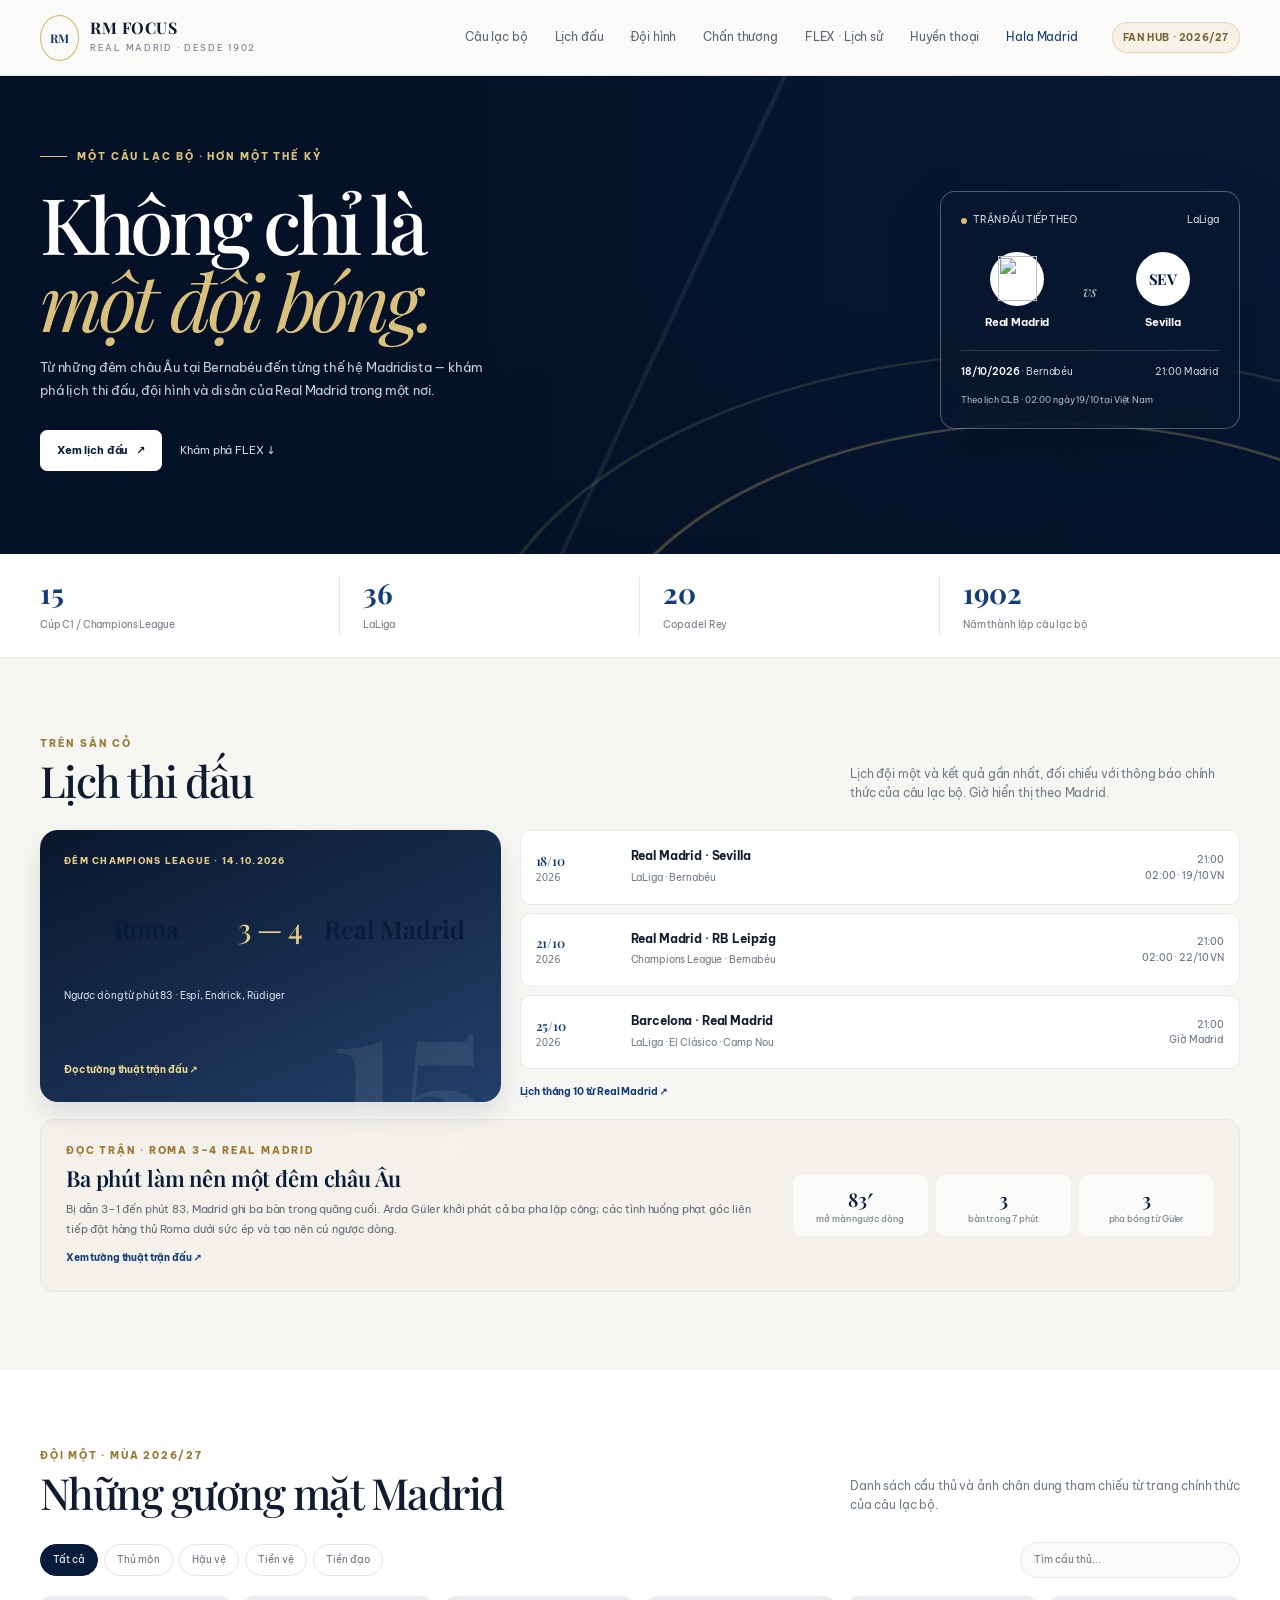
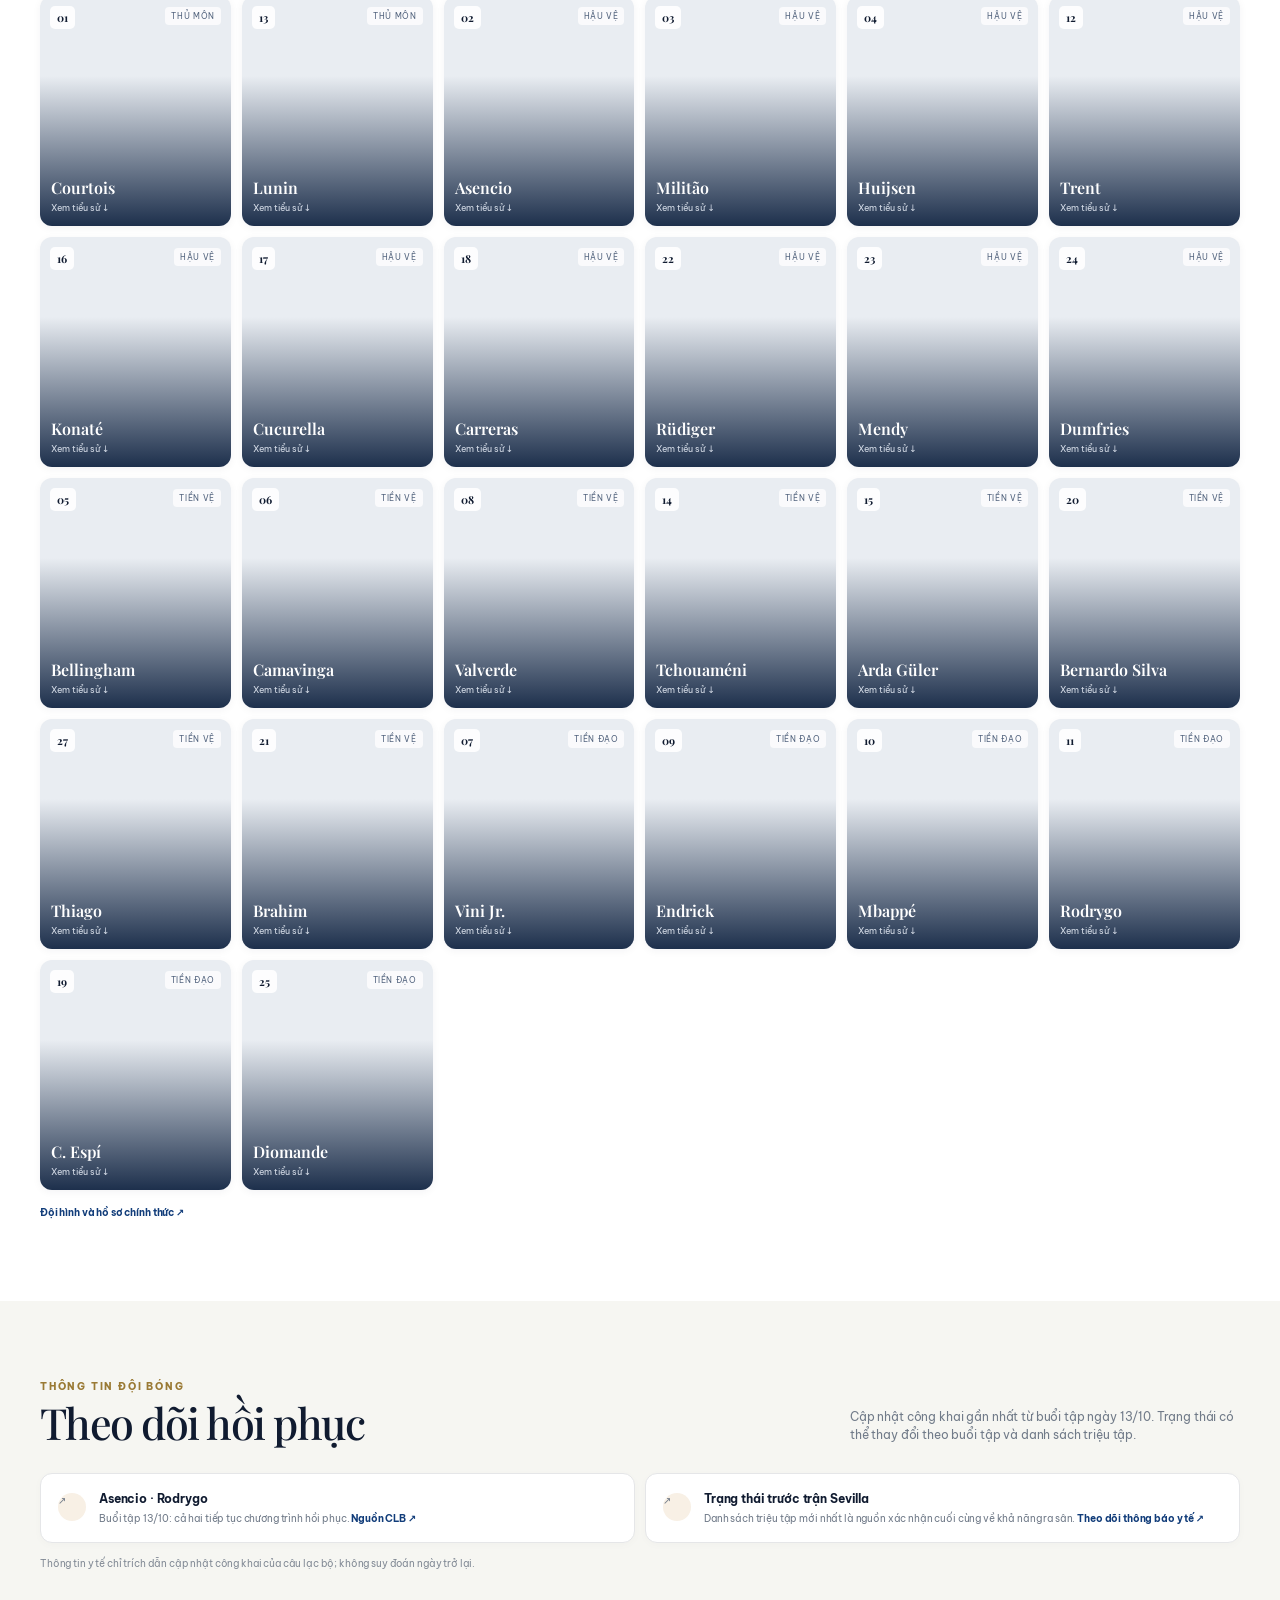
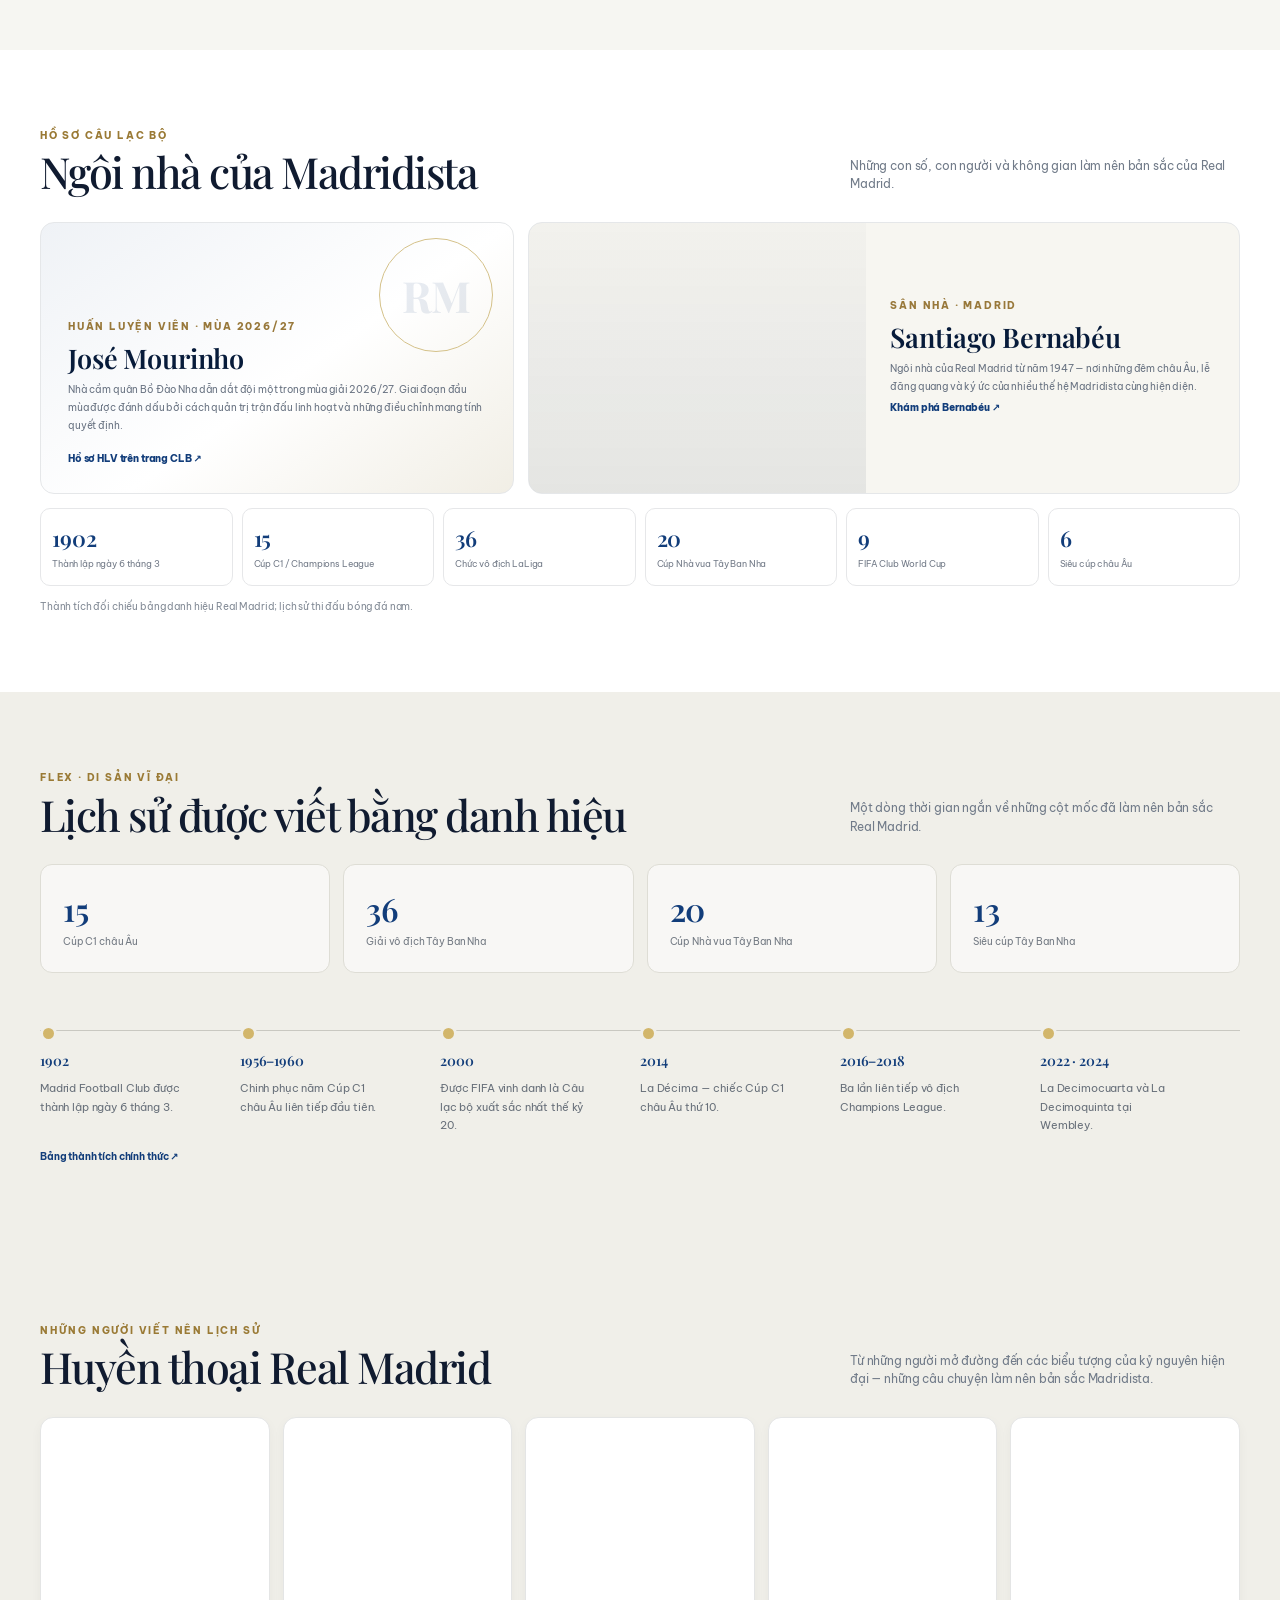
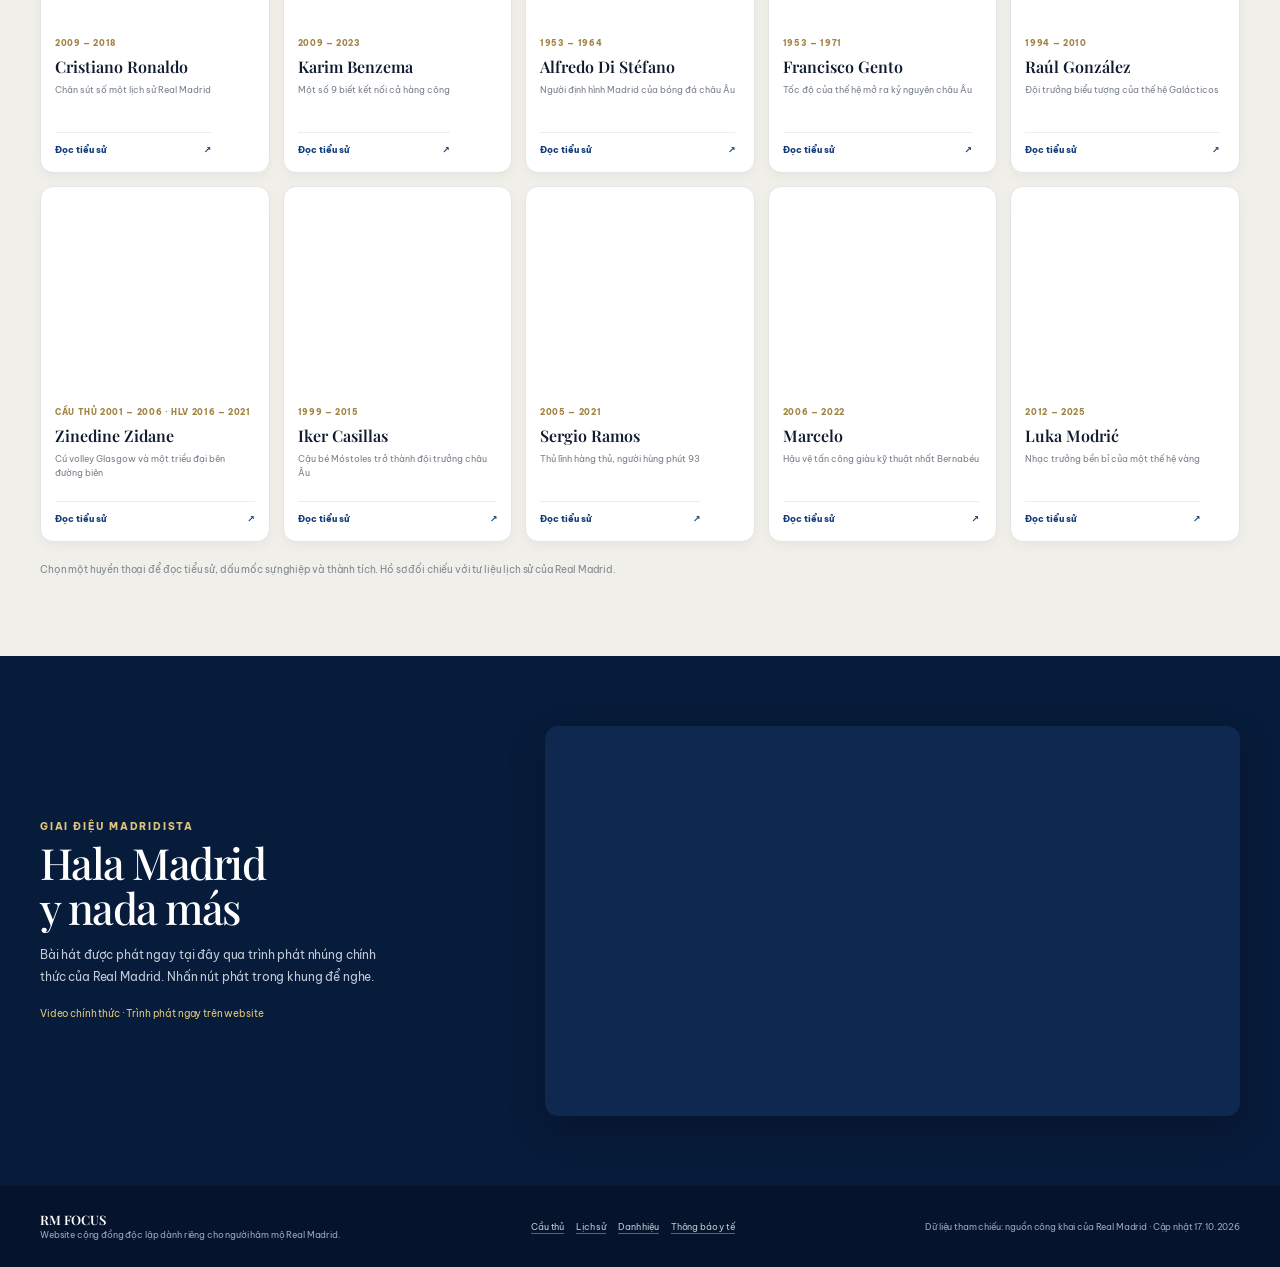
==== outputs/index.html @ a8349068 "Publish complete RM Focus website Add the full Real Madrid club site: fixtures, squad biographies, l" ====
<!doctype html>
<html lang="vi">
<head>
<meta charset="utf-8"><meta name="viewport" content="width=device-width,initial-scale=1"><meta name="theme-color" content="#071b3a">
<meta name="description" content="RM Focus — lịch thi đấu, đội hình, lịch sử, chiến thuật và những huyền thoại của Real Madrid.">
<meta property="og:type" content="website"><meta property="og:title" content="RM Focus — Real Madrid qua từng thế hệ"><meta property="og:description" content="Một không gian cộng đồng dành riêng cho Madridista: trận đấu, cầu thủ, lịch sử và những huyền thoại."><meta property="og:image" content="https://assets.realmadrid.com/is/image/realmadrid/ND-CELEBRACIONES-DECIMOQUINTA-BERNABEU-GRUPO-CUBO_AV17584?%24Desktop%24=&fit=wrap">
<meta property="og:url" content="https://khto19.github.io/rm-focus/"><link rel="canonical" href="https://khto19.github.io/rm-focus/">
<meta name="color-scheme" content="light"><link rel="icon" type="image/svg+xml" href="favicon.svg">
<title>RM Focus — Real Madrid, qua từng thế hệ</title>
<link rel="preconnect" href="https://assets.realmadrid.com"><link rel="preconnect" href="https://www.realmadrid.com">
<link rel="preconnect" href="https://fonts.googleapis.com"><link rel="preconnect" href="https://fonts.gstatic.com" crossorigin>
<link href="https://fonts.googleapis.com/css2?family=Be+Vietnam+Pro:wght@400;500;600;700&family=Playfair+Display:wght@400;500;600;700&display=swap" rel="stylesheet">
<link rel="stylesheet" href="styles.css">
</head>
<body>
<header class="topbar"><div class="wrap topbar-inner">
<a class="brand" href="#home" aria-label="RM Focus, về đầu trang">
<img src="https://www.realmadrid.com/StaticFiles/RealMadridResponsive/images/header_logo.svg" alt="Logo Real Madrid" onerror="this.style.display='none';this.nextElementSibling.style.display='grid'">
<span class="brand-fallback" aria-hidden="true">RM</span><span><b>RM FOCUS</b><small>Real Madrid · Desde 1902</small></span></a>
<nav aria-label="Điều hướng chính"><a href="#club">Câu lạc bộ</a><a href="#matches">Lịch đấu</a><a href="#squad">Đội hình</a><a href="#health">Chấn thương</a><a href="#flex">FLEX · Lịch sử</a><a href="#legends">Huyền thoại</a><a href="#music">Hala Madrid</a></nav><span class="preview-pill">FAN HUB · 2026/27</span>
</div></header>
<main id="home">
<div class="hero"><div class="wrap hero-inner"><div>
<div class="eyebrow">Một câu lạc bộ · Hơn một thế kỷ</div><h1>Không chỉ là<br><em>một đội bóng.</em></h1>
<p class="hero-copy">Từ những đêm châu Âu tại Bernabéu đến từng thế hệ Madridista — khám phá lịch thi đấu, đội hình và di sản của Real Madrid trong một nơi.</p>
<div class="hero-links"><a class="button primary" href="#matches">Xem lịch đấu <span>↗</span></a><a class="text-link" href="#flex">Khám phá FLEX ↓</a></div>
</div>
<aside class="next-card" aria-label="Trận đấu tiếp theo"><div class="card-top"><span><i class="live-dot"></i>TRẬN ĐẤU TIẾP THEO</span><span>LaLiga</span></div>
<div class="match-teams"><div><div class="team-mark"><img src="https://www.realmadrid.com/StaticFiles/RealMadridResponsive/images/header_logo.svg" alt=""></div><div class="team-label">Real Madrid</div></div><div class="vs">vs</div><div><div class="team-mark">SEV</div><div class="team-label">Sevilla</div></div></div>
<div class="match-meta"><span><b>18/10/2026</b> · Bernabéu</span><span>21:00 Madrid</span></div><p class="data-note">Theo lịch CLB · 02:00 ngày 19/10 tại Việt Nam</p></aside>
</div></div>
<div class="numbers"><div class="wrap numbers-row"><div class="number"><b>15</b><span>Cúp C1 / Champions League</span></div><div class="number"><b>36</b><span>LaLiga</span></div><div class="number"><b>20</b><span>Copa del Rey</span></div><div class="number"><b>1902</b><span>Năm thành lập câu lạc bộ</span></div></div></div>
<section id="matches"><div class="wrap"><div class="section-head"><div><div class="section-kicker">Trên sân cỏ</div><h2>Lịch thi đấu</h2></div><p class="section-intro">Lịch đội một và kết quả gần nhất, đối chiếu với thông báo chính thức của câu lạc bộ. Giờ hiển thị theo Madrid.</p></div>
<div class="fixture-layout"><article class="last-result"><span class="label">Đêm Champions League · 14.10.2026</span><div class="result-line"><strong>Roma</strong><span>3 — 4</span><strong>Real Madrid</strong></div><div class="result-foot">Ngược dòng từ phút 83 · Espí, Endrick, Rüdiger</div><a class="result-link" href="https://www.realmadrid.com/en-US/news/football/first-team/reports/cronica-roma-real-madrid-14-10-2026" target="_blank" rel="noreferrer">Đọc tường thuật trận đấu ↗</a></article>
<div><div class="fixtures">
<article class="fixture"><div class="fixture-date">18/10<small>2026</small></div><div class="fixture-main"><b>Real Madrid · Sevilla</b><span>LaLiga · Bernabéu</span></div><div class="fixture-time">21:00<br><span>02:00 · 19/10 VN</span></div></article>
<article class="fixture"><div class="fixture-date">21/10<small>2026</small></div><div class="fixture-main"><b>Real Madrid · RB Leipzig</b><span>Champions League · Bernabéu</span></div><div class="fixture-time">21:00<br><span>02:00 · 22/10 VN</span></div></article>
<article class="fixture"><div class="fixture-date">25/10<small>2026</small></div><div class="fixture-main"><b>Barcelona · Real Madrid</b><span>LaLiga · El Clásico · Camp Nou</span></div><div class="fixture-time">21:00<br><span>Giờ Madrid</span></div></article>
</div><a class="official-link" href="https://www.realmadrid.com/en-US/news/football/first-team/latest-news/el-calendario-del-real-madrid-en-octubre-24-09-2026" target="_blank" rel="noreferrer">Lịch tháng 10 từ Real Madrid ↗</a></div></div>
<article class="match-reading"><div><div class="section-kicker">Đọc trận · Roma 3–4 Real Madrid</div><h3>Ba phút làm nên một đêm châu Âu</h3><p>Bị dẫn 3–1 đến phút 83, Madrid ghi ba bàn trong quãng cuối. Arda Güler khởi phát cả ba pha lập công; các tình huống phạt góc liên tiếp đặt hàng thủ Roma dưới sức ép và tạo nên cú ngược dòng.</p><a href="https://www.realmadrid.com/en-US/news/football/first-team/reports/cronica-roma-real-madrid-14-10-2026" target="_blank" rel="noreferrer">Xem tường thuật trận đấu ↗</a></div><div class="reading-stats"><span><b>83′</b>mở màn ngược dòng</span><span><b>3</b>bàn trong 7 phút</span><span><b>3</b>pha bóng từ Güler</span></div></article></div></section>
<section class="squad-section" id="squad"><div class="wrap"><div class="section-head"><div><div class="section-kicker">Đội một · Mùa 2026/27</div><h2>Những gương mặt Madrid</h2></div><p class="section-intro">Danh sách cầu thủ và ảnh chân dung tham chiếu từ trang chính thức của câu lạc bộ.</p></div>
<div class="squad-toolbar"><div class="filters" aria-label="Lọc cầu thủ"><button class="filter active" data-filter="all">Tất cả</button><button class="filter" data-filter="gk">Thủ môn</button><button class="filter" data-filter="def">Hậu vệ</button><button class="filter" data-filter="mid">Tiền vệ</button><button class="filter" data-filter="fwd">Tiền đạo</button></div><input class="search" id="player-search" type="search" placeholder="Tìm cầu thủ..." aria-label="Tìm cầu thủ"></div>
<div class="players-grid" id="players-grid"></div><div class="empty-state" id="empty-state">Không tìm thấy cầu thủ phù hợp.</div><a class="official-link" href="https://www.realmadrid.com/en-US/football/first-team/players" target="_blank" rel="noreferrer">Đội hình và hồ sơ chính thức ↗</a>
</div></section>
<section id="health"><div class="wrap"><div class="section-head"><div><div class="section-kicker">Thông tin đội bóng</div><h2>Theo dõi hồi phục</h2></div><p class="section-intro">Cập nhật công khai gần nhất từ buổi tập ngày 13/10. Trạng thái có thể thay đổi theo buổi tập và danh sách triệu tập.</p></div>
<div class="injuries">
<article class="injury"><span class="injury-icon">↗</span><div><b>Asencio · Rodrygo</b><span>Buổi tập 13/10: cả hai tiếp tục chương trình hồi phục. <a href="https://www.realmadrid.com/en-US/news/football/first-team/trainings/el-real-madrid-se-esta-entrenando-13-10-2026" target="_blank" rel="noreferrer">Nguồn CLB ↗</a></span></div></article>
<article class="injury"><span class="injury-icon">↗</span><div><b>Trạng thái trước trận Sevilla</b><span>Danh sách triệu tập mới nhất là nguồn xác nhận cuối cùng về khả năng ra sân. <a href="https://www.realmadrid.com/en-US/news/football/first-team/medical-reports" target="_blank" rel="noreferrer">Theo dõi thông báo y tế ↗</a></span></div></article>
</div><p class="disclaimer">Thông tin y tế chỉ trích dẫn cập nhật công khai của câu lạc bộ; không suy đoán ngày trở lại.</p></div></section>
<section class="club-section" id="club"><div class="wrap"><div class="section-head"><div><div class="section-kicker">Hồ sơ câu lạc bộ</div><h2>Ngôi nhà của Madridista</h2></div><p class="section-intro">Những con số, con người và không gian làm nên bản sắc của Real Madrid.</p></div>
<div class="club-panels"><article class="club-card club-manager"><div class="club-card-mark">RM</div><div class="section-kicker">Huấn luyện viên · mùa 2026/27</div><h3>José Mourinho</h3><p>Nhà cầm quân Bồ Đào Nha dẫn dắt đội một trong mùa giải 2026/27. Giai đoạn đầu mùa được đánh dấu bởi cách quản trị trận đấu linh hoạt và những điều chỉnh mang tính quyết định.</p><a href="https://www.realmadrid.com/en-US/football/first-team/players/jose-mourinho" target="_blank" rel="noreferrer">Hồ sơ HLV trên trang CLB ↗</a></article><article class="club-card club-stadium"><div class="club-card-image" role="img" aria-label="Santiago Bernabéu"></div><div class="club-card-copy"><div class="section-kicker">Sân nhà · Madrid</div><h3>Santiago Bernabéu</h3><p>Ngôi nhà của Real Madrid từ năm 1947 — nơi những đêm châu Âu, lễ đăng quang và ký ức của nhiều thế hệ Madridista cùng hiện diện.</p><a href="https://www.realmadrid.com/en-US/bernabeu-stadium" target="_blank" rel="noreferrer">Khám phá Bernabéu ↗</a></div></article></div>
<div class="club-facts"><div><b>1902</b><span>Thành lập ngày 6 tháng 3</span></div><div><b>15</b><span>Cúp C1 / Champions League</span></div><div><b>36</b><span>Chức vô địch LaLiga</span></div><div><b>20</b><span>Cúp Nhà vua Tây Ban Nha</span></div><div><b>9</b><span>FIFA Club World Cup</span></div><div><b>6</b><span>Siêu cúp châu Âu</span></div></div><p class="disclaimer">Thành tích đối chiếu bảng danh hiệu Real Madrid; lịch sử thi đấu bóng đá nam.</p></div></section>
<section class="flex-section" id="flex"><div class="wrap"><div class="section-head"><div><div class="section-kicker">FLEX · Di sản vĩ đại</div><h2>Lịch sử được viết bằng danh hiệu</h2></div><p class="section-intro">Một dòng thời gian ngắn về những cột mốc đã làm nên bản sắc Real Madrid.</p></div>
<div class="honours"><div class="honour"><b>15</b><span>Cúp C1 châu Âu</span></div><div class="honour"><b>36</b><span>Giải vô địch Tây Ban Nha</span></div><div class="honour"><b>20</b><span>Cúp Nhà vua Tây Ban Nha</span></div><div class="honour"><b>13</b><span>Siêu cúp Tây Ban Nha</span></div></div>
<div class="timeline">
<article class="moment"><time>1902</time><p>Madrid Football Club được thành lập ngày 6 tháng 3.</p></article><article class="moment"><time>1956–1960</time><p>Chinh phục năm Cúp C1 châu Âu liên tiếp đầu tiên.</p></article><article class="moment"><time>2000</time><p>Được FIFA vinh danh là Câu lạc bộ xuất sắc nhất thế kỷ 20.</p></article><article class="moment"><time>2014</time><p>La Décima — chiếc Cúp C1 châu Âu thứ 10.</p></article><article class="moment"><time>2016–2018</time><p>Ba lần liên tiếp vô địch Champions League.</p></article><article class="moment"><time>2022 · 2024</time><p>La Decimocuarta và La Decimoquinta tại Wembley.</p></article>
</div>
<a class="official-link" href="https://www.realmadrid.com/en-US/the-club/track-record/football" target="_blank" rel="noreferrer">Bảng thành tích chính thức ↗</a>
</div></section>
<section class="legend-section" id="legends"><div class="wrap"><div class="section-head"><div><div class="section-kicker">Những người viết nên lịch sử</div><h2>Huyền thoại Real Madrid</h2></div><p class="section-intro">Từ những người mở đường đến các biểu tượng của kỷ nguyên hiện đại — những câu chuyện làm nên bản sắc Madridista.</p></div>
<div class="legends" id="legends-grid"></div><p class="legend-source">Chọn một huyền thoại để đọc tiểu sử, dấu mốc sự nghiệp và thành tích. Hồ sơ đối chiếu với tư liệu lịch sử của Real Madrid.</p></div></section>
<section class="music-section" id="music"><div class="wrap music-grid"><div><div class="section-kicker">Giai điệu Madridista</div><h2>Hala Madrid<br>y nada más</h2><p class="music-copy">Bài hát được phát ngay tại đây qua trình phát nhúng chính thức của Real Madrid. Nhấn nút phát trong khung để nghe.</p><span class="music-source">Video chính thức · Trình phát ngay trên website</span></div><div class="video"><iframe src="https://www.youtube-nocookie.com/embed/Yc-7IQqcqeM?rel=0&modestbranding=1" title="Hala Madrid y nada más — video chính thức Real Madrid" loading="lazy" referrerpolicy="strict-origin-when-cross-origin" allow="accelerometer; autoplay; clipboard-write; encrypted-media; gyroscope; picture-in-picture; web-share" allowfullscreen></iframe></div></div></section>
</main>
<dialog class="player-dialog" id="player-dialog" aria-labelledby="player-dialog-title"><button class="dialog-close" type="button" aria-label="Đóng hồ sơ">×</button><div id="player-detail"></div></dialog>
<dialog class="legend-dialog" id="legend-dialog" aria-labelledby="legend-dialog-title"><button class="dialog-close legend-close" type="button" aria-label="Đóng tiểu sử">×</button><div id="legend-detail"></div></dialog>
<footer><div class="wrap footer-row"><div><div class="footer-brand">RM FOCUS</div><div class="footer-note">Website cộng đồng độc lập dành riêng cho người hâm mộ Real Madrid.</div></div><div class="sources"><a href="https://www.realmadrid.com/en-US/football/first-team/players" target="_blank" rel="noreferrer">Cầu thủ</a><a href="https://www.realmadrid.com/en-US/the-club/history" target="_blank" rel="noreferrer">Lịch sử</a><a href="https://www.realmadrid.com/en-US/the-club/track-record/football" target="_blank" rel="noreferrer">Danh hiệu</a><a href="https://www.realmadrid.com/en-US/news/football/first-team/medical-reports" target="_blank" rel="noreferrer">Thông báo y tế</a></div><div class="footer-note">Dữ liệu tham chiếu: nguồn công khai của Real Madrid · Cập nhật 17.10.2026</div></div></footer>
<script src="app.js"></script>
</body></html>
---- outputs/styles.css ----
:root{--ink:#101b30;--navy:#071b3a;--blue:#123d7a;--gold:#c8a65c;--paper:#f7f7f4;--white:#fff;--muted:#717b89;--line:#e3e5e8;--radius:18px;--max:1160px}
*{box-sizing:border-box}html{scroll-behavior:smooth;scroll-padding-top:84px}body{margin:0;background:var(--paper);color:var(--ink);font:15px/1.55 'Be Vietnam Pro',ui-sans-serif,system-ui,-apple-system,"Segoe UI",sans-serif}a{color:inherit;text-decoration:none}button,input{font:inherit}button{cursor:pointer}.wrap{width:min(var(--max),calc(100% - 48px));margin:auto}
.topbar{height:76px;position:sticky;top:0;z-index:20;background:rgba(247,247,244,.92);backdrop-filter:blur(16px);border-bottom:1px solid rgba(16,27,48,.08)}.topbar-inner{height:100%;display:flex;align-items:center;gap:34px}.brand{display:flex;align-items:center;gap:11px;flex-shrink:0}.brand img{width:39px;height:46px;object-fit:contain}.brand-fallback{display:none;width:39px;height:46px;place-items:center;border:1.5px solid var(--gold);border-radius:50%;font:700 12px 'Playfair Display',Georgia,serif;color:var(--blue)}.brand b{display:block;font:700 16px/1 'Playfair Display',Georgia,serif;letter-spacing:.035em}.brand small{display:block;margin-top:5px;color:var(--muted);font-size:9px;letter-spacing:.19em;text-transform:uppercase}nav{display:flex;align-items:center;gap:27px;margin-left:auto}nav a{font-size:12px;color:#5c6573;transition:color .2s}nav a:hover,nav a.active{color:var(--blue)}.preview-pill{border:1px solid #eadfbe;background:#fbf8ef;color:#82682b;padding:7px 10px;border-radius:30px;font-size:10px;letter-spacing:.06em;white-space:nowrap}
.hero{background:var(--navy);color:white;position:relative;overflow:hidden}.hero:before{content:"";position:absolute;inset:0;background:radial-gradient(ellipse at 76% 120%,transparent 0 22%,rgba(200,166,92,.32) 22.15% 22.3%,transparent 22.5% 29%,rgba(200,166,92,.22) 29.15% 29.3%,transparent 29.5% 36%),linear-gradient(118deg,transparent 0 48%,rgba(255,255,255,.035) 48.15% 48.35%,transparent 48.5%)}.hero-inner{position:relative;min-height:410px;display:grid;grid-template-columns:1.35fr .65fr;align-items:center;gap:34px;padding-top:20px;padding-bottom:30px}.eyebrow{display:flex;align-items:center;gap:10px;color:#d9c17d;font-size:10px;font-weight:750;letter-spacing:.19em;text-transform:uppercase}.eyebrow:before{content:"";width:27px;height:1px;background:currentColor}h1{font:500 clamp(42px,6.6vw,76px)/.99 'Playfair Display',Georgia,serif;letter-spacing:-.055em;margin:20px 0 17px;max-width:670px}h1 em{color:#d9c17d;font-weight:400}.hero-copy{max-width:460px;color:#c8d0dc;font-size:13px;line-height:1.8;margin:0}.hero-links{display:flex;align-items:center;gap:18px;margin-top:27px}.button{display:inline-flex;align-items:center;justify-content:center;gap:9px;padding:11px 16px;border:1px solid rgba(255,255,255,.3);border-radius:7px;color:white;font-size:11px;font-weight:650;transition:.2s}.button.primary{background:#fff;color:var(--navy);border-color:#fff}.button:hover{transform:translateY(-2px)}.text-link{font-size:11px;color:#d7dce5}
.next-card{position:relative;z-index:1;justify-self:end;width:min(100%,300px);border:1px solid rgba(255,255,255,.17);background:rgba(255,255,255,.07);backdrop-filter:blur(10px);border-radius:15px;padding:20px}.card-top{display:flex;justify-content:space-between;gap:12px;align-items:center;color:#d5dbe5;font-size:10px}.live-dot{display:inline-block;width:6px;height:6px;margin-right:6px;border-radius:50%;background:#dbbf70;vertical-align:middle}.match-teams{display:grid;grid-template-columns:1fr auto 1fr;align-items:center;gap:10px;margin:24px 0 19px;text-align:center}.team-mark{display:grid;place-items:center;width:54px;height:54px;margin:0 auto 8px;border-radius:50%;background:#fff;color:var(--navy);font:700 15px 'Playfair Display',Georgia,serif}.team-mark img{width:39px;height:45px;object-fit:contain}.team-label{font-size:11px;font-weight:650}.vs{font:italic 15px 'Playfair Display',Georgia,serif;color:#c7ced9}.match-meta{padding-top:13px;border-top:1px solid rgba(255,255,255,.15);display:flex;justify-content:space-between;gap:8px;color:#c8d0dc;font-size:10px}.match-meta b{color:white;font-weight:600}.data-note{font-size:9px;color:#aeb9c8;line-height:1.6;margin:14px 0 0}
.numbers{background:#fff;border-bottom:1px solid var(--line)}.numbers-row{display:grid;grid-template-columns:repeat(4,1fr);padding:20px 0}.number{padding:2px 23px;border-right:1px solid var(--line)}.number:first-child{padding-left:0}.number:last-child{border:0}.number b{font:700 28px/1 'Playfair Display',Georgia,serif;color:var(--blue)}.number span{display:block;margin-top:6px;color:var(--muted);font-size:10px}
section{padding:74px 0}.section-head{display:flex;align-items:end;justify-content:space-between;gap:22px;margin-bottom:24px}.section-kicker{color:#9a7a35;font-size:10px;font-weight:750;letter-spacing:.18em;text-transform:uppercase}h2{margin:6px 0 0;font:500 clamp(30px,4vw,43px)/1.04 'Playfair Display',Georgia,serif;letter-spacing:-.04em}.section-intro{max-width:390px;margin:0;color:var(--muted);font-size:12px}
.fixture-layout{display:grid;grid-template-columns:.78fr 1.22fr;gap:19px}.last-result{background:#eef1f5;border-radius:var(--radius);padding:24px;display:flex;flex-direction:column;justify-content:space-between;min-height:218px}.label{font-size:9px;font-weight:750;letter-spacing:.14em;text-transform:uppercase;color:#737f8f}.result-line{display:grid;grid-template-columns:1fr auto 1fr;gap:9px;align-items:center;text-align:center}.result-line strong{font:600 25px 'Playfair Display',Georgia,serif;color:var(--navy)}.result-line span{font:700 24px 'Playfair Display',Georgia,serif;color:#9da5b1}.result-foot{font-size:10px;color:var(--muted)}.fixtures{display:grid;gap:8px}.fixture{background:#fff;border:1px solid var(--line);border-radius:12px;display:grid;grid-template-columns:80px minmax(0,1fr) auto;gap:15px;align-items:center;padding:13px 16px}.fixture-date{font:600 13px 'Playfair Display',Georgia,serif;color:var(--blue)}.fixture-date small{display:block;margin-top:3px;font:10px Inter,system-ui,sans-serif;color:var(--muted)}.fixture-main b{display:block;font-size:12px}.fixture-main span{font-size:10px;color:var(--muted)}.fixture-time{font-size:10px;text-align:right;color:#637083}.official-link{display:inline-flex;gap:7px;align-items:center;color:var(--blue);font-size:10px;font-weight:700;margin-top:15px}
.squad-section{background:#fff}.squad-toolbar{display:flex;justify-content:space-between;align-items:center;gap:14px;margin-bottom:18px}.filters{display:flex;gap:6px;flex-wrap:wrap}.filter{border:1px solid var(--line);border-radius:30px;padding:7px 12px;background:transparent;color:#687283;font-size:10px}.filter.active,.filter:hover{background:var(--navy);border-color:var(--navy);color:white}.search{width:min(220px,45vw);border:1px solid var(--line);border-radius:30px;padding:9px 13px;background:#fafaf9;font-size:10px;outline:none}.search:focus{border-color:#7b91b3}.players-grid{display:grid;grid-template-columns:repeat(6,minmax(0,1fr));gap:11px}.player{position:relative;overflow:hidden;min-height:230px;border-radius:12px;background:#e9edf2;color:var(--navy);isolation:isolate}.player:before{content:"";position:absolute;z-index:-1;inset:35% 0 0;background:linear-gradient(0deg,rgba(7,27,58,.9),transparent)}.player img{position:absolute;z-index:-2;inset:0;width:100%;height:100%;object-fit:cover;object-position:top center;transition:transform .4s}.player:hover img{transform:scale(1.05)}.player-number{position:absolute;top:10px;left:10px;padding:4px 7px;border-radius:5px;background:rgba(255,255,255,.9);font:700 11px 'Playfair Display',Georgia,serif}.player-pos{position:absolute;right:10px;top:11px;color:#52637d;font-size:8px;letter-spacing:.08em;text-transform:uppercase}.player-info{position:absolute;left:11px;right:9px;bottom:11px;color:white}.player-info b{display:block;font:600 16px/1.1 'Playfair Display',Georgia,serif}.player-info span{display:block;margin-top:4px;color:#d5dce7;font-size:9px}.empty-state{display:none;padding:30px;text-align:center;color:var(--muted);font-size:12px}
.injuries{display:grid;grid-template-columns:1fr 1fr;gap:10px}.injury{display:flex;gap:13px;align-items:flex-start;padding:16px 17px;background:#fff;border:1px solid var(--line);border-radius:12px}.injury-icon{width:28px;height:28px;flex:0 0 28px;display:grid;place-items:center;border-radius:50%;background:#f8f0e5;color:#98773b;font-size:12px}.injury b{display:block;font-size:12px}.injury span{display:block;color:var(--muted);font-size:10px;margin-top:3px;line-height:1.5}.injury a{color:var(--blue);font-weight:650}.disclaimer{margin:13px 0 0;color:#838b96;font-size:10px}
.flex-section{background:#f0efe9}.honours{display:grid;grid-template-columns:repeat(4,1fr);gap:10px;margin-bottom:48px}.honour{padding:17px 18px;border:1px solid #dddcd5;border-radius:12px;background:rgba(255,255,255,.55)}.honour b{font:600 27px 'Playfair Display',Georgia,serif;color:var(--blue)}.honour span{display:block;margin-top:4px;font-size:10px;color:#737a83}.timeline{display:grid;grid-template-columns:repeat(6,1fr);position:relative;gap:0}.timeline:before{content:"";position:absolute;left:0;right:0;top:9px;height:1px;background:#c9c8c1}.moment{position:relative;padding:30px 14px 0 0}.moment:before{content:"";position:absolute;top:4px;left:0;width:11px;height:11px;border-radius:50%;background:var(--gold);border:3px solid #f0efe9}.moment time{font:600 14px 'Playfair Display',Georgia,serif;color:var(--blue)}.moment p{max-width:145px;margin:7px 0 0;font-size:10px;color:#68707a;line-height:1.65}.legends-title{margin:52px 0 17px;font:500 25px 'Playfair Display',Georgia,serif}.legends{display:grid;grid-template-columns:repeat(5,1fr);gap:10px}.legend{padding:17px;border-radius:12px;background:white;border:1px solid #e7e5de}.legend-mark{display:grid;place-items:center;width:35px;height:35px;border-radius:50%;background:#eef1f5;color:var(--blue);font:700 11px 'Playfair Display',Georgia,serif}.legend h3{margin:12px 0 5px;font:600 17px 'Playfair Display',Georgia,serif}.legend p{margin:0;color:var(--muted);font-size:10px;line-height:1.6}.legend a{display:inline-block;margin-top:12px;color:var(--blue);font-size:9px;font-weight:700}
.music-section{padding:70px 0;background:var(--navy);color:white}.music-grid{display:grid;grid-template-columns:.8fr 1.2fr;gap:42px;align-items:center}.music-section .section-kicker{color:#dfc47e}.music-section h2{color:white}.music-copy{margin:15px 0 0;max-width:340px;color:#c0cad8;font-size:12px;line-height:1.8}.music-source{display:inline-block;margin-top:18px;font-size:10px;color:#e1c879}.video{position:relative;padding-top:56.25%;overflow:hidden;border-radius:13px;background:#0e2850}.video iframe{position:absolute;inset:0;width:100%;height:100%;border:0}
footer{padding:25px 0;background:#05142c;color:#c4cbd5}.footer-row{display:flex;justify-content:space-between;gap:20px;align-items:center}.footer-brand{font:600 13px 'Playfair Display',Georgia,serif;color:white}.footer-note{font-size:9px;color:#9da9b9}.sources{display:flex;gap:12px;flex-wrap:wrap}.sources a{font-size:9px;text-decoration:underline;text-decoration-color:#53647e;text-underline-offset:3px}
@media(max-width:900px){.topbar-inner{gap:16px}nav{gap:15px}.preview-pill{display:none}.hero-inner{grid-template-columns:1fr .7fr}.players-grid{grid-template-columns:repeat(4,1fr)}.legends{grid-template-columns:repeat(3,1fr)}.timeline{grid-template-columns:repeat(3,1fr);row-gap:18px}.timeline:before{display:none}.moment{padding-top:0;padding-left:17px}.moment:before{top:4px}}
@media(max-width:650px){.wrap{width:calc(100% - 32px)}.topbar{height:auto;min-height:68px}.topbar-inner{min-height:68px;flex-wrap:wrap;padding:10px 0 0;gap:8px}.brand{gap:8px}.brand img,.brand-fallback{width:31px;height:36px}.brand b{font-size:14px}.brand small{font-size:8px}nav{order:2;width:100%;overflow:auto;gap:22px;padding:5px 0 11px;margin:0;scrollbar-width:none}nav::-webkit-scrollbar{display:none}nav a{white-space:nowrap;font-size:10px}.hero-inner{display:block;min-height:0;padding:54px 0 28px}.hero h1{font-size:50px;max-width:430px}.hero-copy{font-size:12px}.next-card{width:100%;margin-top:33px}.numbers-row{grid-template-columns:repeat(2,1fr);row-gap:15px;padding:18px 0}.number{padding:4px 13px}.number:nth-child(2){border:0}.number:first-child{padding-left:0}.number b{font-size:24px}section{padding:54px 0}.section-head{display:block}.section-intro{margin-top:10px}.fixture-layout{grid-template-columns:1fr}.last-result{min-height:175px}.fixture{grid-template-columns:63px 1fr auto;gap:8px;padding:12px}.fixture-time{font-size:9px}.squad-toolbar{align-items:flex-start;flex-direction:column}.search{width:100%}.players-grid{grid-template-columns:repeat(2,minmax(0,1fr));gap:9px}.player{min-height:230px}.injuries{grid-template-columns:1fr}.honours{grid-template-columns:repeat(2,1fr)}.honour{padding:14px}.timeline{grid-template-columns:repeat(2,1fr);row-gap:21px}.moment p{max-width:165px}.legends{grid-template-columns:repeat(2,1fr)}.legend{padding:14px}.music-grid{grid-template-columns:1fr;gap:24px}.music-copy{max-width:500px}.footer-row{display:block}.sources{margin-top:13px}}
@media(max-width:380px){.hero h1{font-size:43px}.player{min-height:205px}.legends{grid-template-columns:1fr}.legend{display:grid;grid-template-columns:35px 1fr;column-gap:10px}.legend h3{margin:0;align-self:end}.legend p,.legend a{grid-column:2}.legend p{margin-top:4px}}

/* RM Focus release finish */
:root{--paper:#f6f6f2;--gold:#d2b66b;--line:#e5e6e8;--max:1200px}
body{font-size:14px;letter-spacing:-.01em}::selection{background:#d7c17e;color:#071b3a}
.topbar{background:rgba(250,250,248,.94);border-bottom-color:rgba(16,27,48,.09)}
.preview-pill{border-color:rgba(210,182,107,.44);background:#f6f2e7;color:#78612d;font-weight:700}
.hero{background-color:#071b3a;background-image:linear-gradient(90deg,rgba(4,16,37,.97) 0%,rgba(4,16,37,.88) 36%,rgba(4,16,37,.47) 67%,rgba(4,16,37,.25) 100%),linear-gradient(0deg,rgba(4,16,37,.56),transparent 58%),url("https://assets.realmadrid.com/is/image/realmadrid/ND-CELEBRACIONES-DECIMOQUINTA-BERNABEU-GRUPO-CUBO_AV17584?%24Desktop%24=&fit=wrap");background-position:center,center,center 41%;background-size:cover;background-repeat:no-repeat}
.hero:before{background:linear-gradient(115deg,transparent 0 52%,rgba(255,255,255,.07) 52.12% 52.3%,transparent 52.45%),radial-gradient(ellipse at 82% 130%,transparent 0 31%,rgba(210,182,107,.3) 31.1% 31.24%,transparent 31.4% 39%,rgba(210,182,107,.16) 39.1% 39.22%,transparent 39.4%)}
.hero-inner{min-height:478px;grid-template-columns:1.25fr .75fr;gap:46px}.hero h1{font-size:clamp(48px,6.5vw,78px)}
.next-card{border-color:rgba(255,255,255,.3);background:rgba(9,23,46,.62);box-shadow:0 22px 60px rgba(0,0,0,.16)}
.numbers{background:#fff}.numbers-row{padding-top:23px;padding-bottom:23px}
section{padding-top:78px;padding-bottom:78px}.section-head{margin-bottom:28px}.section-head h2,.music-section h2{letter-spacing:-.035em}.section-kicker{font-weight:750}
.last-result{position:relative;min-height:260px;background:linear-gradient(155deg,rgba(5,18,42,.98),rgba(16,48,93,.92)),url("https://assets.realmadrid.com/is/image/realmadrid/ND-CELEBRACIONES-DECIMOQUINTA-BERNABEU-GRUPO-CUBO_AV17584?%24Desktop%24=&fit=wrap") center/cover;color:white;box-shadow:0 12px 28px rgba(10,28,56,.11)}
.last-result:after{content:"15";position:absolute;right:14px;bottom:-35px;color:rgba(255,255,255,.08);font:700 190px/.8 'Playfair Display',Georgia,serif;pointer-events:none}
.last-result .label,.result-line,.result-foot,.result-link{position:relative;z-index:1}.last-result .label{color:#e5cd88}.result-line span{font:500 29px 'Playfair Display',Georgia,serif;color:#e5cd88}.result-foot{color:#d3dbe6}.result-link{display:inline-block;margin-top:18px;color:#f0d78d;font-size:10px;font-weight:700}
.fixture{border-radius:11px;background:#fff;border:1px solid #e9eaec;padding:16px 15px}.fixture:hover{border-color:#d5c28a;transform:translateY(-1px);transition:.2s}.fixture-time span{white-space:nowrap}
.match-reading{display:grid;grid-template-columns:1.25fr .75fr;gap:24px;align-items:center;margin-top:17px;padding:23px 25px;border-radius:14px;border:1px solid #e8e7e0;background:#f3f1e9}.match-reading h3{margin:7px 0 8px;font:600 22px/1.2 'Playfair Display',Georgia,serif;color:var(--navy)}.match-reading p{max-width:720px;margin:0;color:#626b78;font-size:11px;line-height:1.8}.match-reading a{display:inline-block;margin-top:11px;color:var(--blue);font-size:10px;font-weight:700}.reading-stats{display:grid;grid-template-columns:repeat(3,1fr);gap:8px}.reading-stats span{padding:11px 9px;border-radius:9px;background:rgba(255,255,255,.72);color:#717987;text-align:center;font-size:9px;line-height:1.5}.reading-stats b{display:block;color:var(--navy);font:600 19px 'Playfair Display',Georgia,serif}
.player{border:1px solid rgba(16,27,48,.08);box-shadow:0 2px 9px rgba(11,27,51,.05);transition:transform .2s,box-shadow .2s}.player:hover{transform:translateY(-3px);box-shadow:0 12px 24px rgba(11,27,51,.13)}.player-pos{padding:3px 6px;border-radius:4px;background:rgba(255,255,255,.76)}
.injury{box-shadow:0 2px 8px rgba(11,27,51,.025)}
.honours{gap:13px}.honour{padding:22px;border-color:#deddd5}.honour b{font-size:32px}
.timeline{margin-top:8px}.moment p{font-size:11px}
.legends{grid-template-columns:repeat(5,minmax(0,1fr));gap:13px}
.legend{position:relative;display:flex;flex-direction:column;min-width:0;height:100%;padding:0;overflow:hidden;border:1px solid #e4e5e5;border-radius:13px;background:#fff;color:var(--ink);text-align:left;cursor:pointer;box-shadow:0 4px 12px rgba(12,30,55,.04);transition:transform .22s,box-shadow .22s,border-color .22s}
.legend:hover{transform:translateY(-4px);border-color:rgba(175,143,67,.55);box-shadow:0 14px 28px rgba(12,30,55,.12)}
.legend-photo{position:relative;display:block;height:205px;overflow:hidden;background:linear-gradient(150deg,#e5e9ed,#b9c3d1)}.legend-photo:after{position:absolute;inset:25% 0 0;content:"";background:linear-gradient(0deg,rgba(6,22,48,.5),transparent)}.legend-photo img{width:100%;height:100%;object-fit:cover;object-position:center top;transition:transform .45s}.legend:hover .legend-photo img{transform:scale(1.05)}.legend-mark{position:absolute;z-index:1;left:12px;bottom:10px;display:grid;place-items:center;width:34px;height:34px;border:1px solid rgba(255,255,255,.6);border-radius:50%;background:rgba(8,28,60,.78);color:#fff;font:700 10px 'Playfair Display',Georgia,serif}
.legend-copy{display:flex;flex:1;flex-direction:column;align-items:flex-start;padding:14px 14px 15px}.legend-copy small{min-height:16px;color:#a18342;font-size:8px;font-weight:750;letter-spacing:.08em;text-transform:uppercase}.legend-copy>b{margin-top:4px;font:600 16px/1.2 'Playfair Display',Georgia,serif}.legend-copy>span{min-height:36px;margin-top:7px;color:#78808c;font-size:9px;line-height:1.55}.legend-copy em{display:flex;align-items:center;justify-content:space-between;width:100%;margin-top:13px;padding-top:10px;border-top:1px solid #ececef;color:var(--blue);font-size:9px;font-style:normal;font-weight:750}.legend-copy em i{font-style:normal}
.legend-dialog{position:fixed;width:min(860px,calc(100vw - 28px));max-width:860px;max-height:min(88vh,820px);padding:0;border:0;border-radius:17px;background:#fff;color:var(--ink);box-shadow:0 25px 90px rgba(4,17,39,.4);overflow:auto}.legend-dialog::backdrop{background:rgba(5,17,38,.72);backdrop-filter:blur(5px)}
.legend-detail{display:grid;grid-template-columns:minmax(240px,.78fr) 1.22fr;min-height:540px}.legend-detail-photo{position:relative;min-height:540px;overflow:hidden;background:linear-gradient(145deg,#e8ebef,#c4ccd7)}.legend-detail-photo:after{position:absolute;inset:30% 0 0;content:"";background:linear-gradient(0deg,rgba(5,19,43,.65),transparent)}.legend-detail-photo img{position:absolute;inset:0;width:100%;height:100%;object-fit:cover;object-position:top center}.legend-detail-photo>span{position:absolute;z-index:1;left:20px;bottom:19px;color:#fff;font-size:10px;font-weight:750;letter-spacing:.12em;text-transform:uppercase;text-shadow:0 2px 10px rgba(0,0,0,.3)}
.legend-detail-copy{padding:39px 36px 32px;overflow:auto}.legend-detail-copy h2{margin:7px 0 0;font:600 38px/1.12 'Playfair Display',Georgia,serif;letter-spacing:-.035em;color:var(--navy)}.legend-role{margin:7px 0 18px;color:#7e8794;font-size:11px}.legend-facts{display:grid;grid-template-columns:repeat(3,1fr);gap:7px;margin:0 0 20px}.legend-facts span{padding:11px 9px;border-radius:8px;background:#f3f4f5;color:#7b8290;text-align:center;font-size:8px}.legend-facts b{display:block;margin-bottom:2px;color:var(--navy);font:600 15px 'Playfair Display',Georgia,serif}.legend-detail-copy>p:not(.legend-role){margin:0 0 13px;color:#596575;font-size:11px;line-height:1.85}.legend-detail-copy .official-link{margin-top:9px}
.legend-source{font-size:10px}.video{box-shadow:0 14px 38px rgba(0,0,0,.22)}
a:focus-visible,button:focus-visible,input:focus-visible{outline:3px solid #b4954c;outline-offset:3px}
@media(max-width:1000px){.legends{grid-template-columns:repeat(4,minmax(0,1fr))}.legend-photo{height:190px}}
@media(max-width:760px){section{padding-top:61px;padding-bottom:61px}.hero-inner{min-height:440px;gap:22px}.legends{grid-template-columns:repeat(3,minmax(0,1fr))}.legend-photo{height:190px}.match-reading{grid-template-columns:1fr}.reading-stats{max-width:440px}}
@media(max-width:650px){.hero{background-position:center,center,62% center}.hero-inner{min-height:0;padding:45px 0 28px}.hero h1{font-size:50px}.next-card{max-width:400px}.match-reading{padding:18px}.legends{grid-template-columns:repeat(2,minmax(0,1fr))}.legend-photo{height:190px}.legend-detail{grid-template-columns:1fr;min-height:0}.legend-detail-photo{min-height:240px;height:240px}.legend-detail-copy{padding:23px 21px 25px}.legend-detail-copy h2{font-size:31px}.legend-dialog{max-height:90vh}.reading-stats span{font-size:8px}.reading-stats b{font-size:17px}}
@media(max-width:390px){.hero h1{font-size:44px}.legend-photo{height:160px}.legend-copy{padding:12px}.legend-copy>b{font-size:14px}.legend-copy>span{font-size:8px}.reading-stats{gap:5px}.reading-stats span{padding:8px 5px}}
@media(prefers-reduced-motion:reduce){html{scroll-behavior:auto}*,*:before,*:after{transition-duration:.01ms!important;animation-duration:.01ms!important;animation-iteration-count:1!important}}
.club-section{background:#fff}.club-panels{display:grid;grid-template-columns:.8fr 1.2fr;gap:14px}.club-card{position:relative;min-height:270px;overflow:hidden;border:1px solid #e5e7e9;border-radius:14px;background:#f5f5f2}.club-manager{display:flex;flex-direction:column;justify-content:flex-end;padding:27px;background:linear-gradient(145deg,#eff2f6,#fff 55%,#f1eee5)}.club-card-mark{position:absolute;top:15px;right:20px;display:grid;place-items:center;width:114px;height:114px;border:1px solid #d5c28a;border-radius:50%;color:rgba(18,61,122,.1);font:700 43px 'Playfair Display',Georgia,serif}.club-manager .section-kicker,.club-card-copy .section-kicker{color:#98783a}.club-card h3{position:relative;margin:8px 0 7px;color:var(--navy);font:600 27px/1.15 'Playfair Display',Georgia,serif}.club-card p{position:relative;max-width:470px;margin:0;color:#697382;font-size:10px;line-height:1.8}.club-card a{position:relative;align-self:flex-start;margin-top:16px;color:var(--blue);font-size:10px;font-weight:750}.club-stadium{display:grid;grid-template-columns:.95fr 1.05fr;align-items:stretch;background:#f7f6f1}.club-card-image{min-height:270px;background:linear-gradient(0deg,rgba(7,27,58,.08),rgba(7,27,58,.02)),url("https://assets.realmadrid.com/is/image/realmadrid/Bernabeu?%24Desktop%24=&fit=wrap") center/cover no-repeat}.club-card-copy{align-self:center;padding:24px}.club-facts{display:grid;grid-template-columns:repeat(6,1fr);gap:9px;margin-top:14px}.club-facts>div{padding:14px 11px;border:1px solid #e6e7e9;border-radius:10px;background:#fff}.club-facts b{display:block;color:var(--blue);font:600 22px 'Playfair Display',Georgia,serif}.club-facts span{display:block;margin-top:4px;color:#737b88;font-size:9px;line-height:1.5}
@media(max-width:760px){.club-panels{grid-template-columns:1fr}.club-stadium{grid-template-columns:.9fr 1.1fr}.club-facts{grid-template-columns:repeat(3,1fr)}}
@media(max-width:500px){.club-stadium{grid-template-columns:1fr}.club-card-image{min-height:180px}.club-card-copy{padding:20px}.club-facts{grid-template-columns:repeat(2,1fr)}}


.player{border:0;width:100%;padding:0;text-align:left;color:inherit}
.legend-section{background:#f0efe9}.legend{height:100%}.legend p{font-size:11px;line-height:1.75}.legend-source{margin:20px 0 0;color:#818894;font-size:10px}
.player-dialog{position:fixed;width:min(680px,calc(100vw - 28px));max-width:680px;max-height:min(86vh,720px);padding:0;border:0;border-radius:16px;background:#fff;color:var(--ink);box-shadow:0 25px 90px rgba(4,17,39,.35);overflow:auto}
.player-dialog::backdrop{background:rgba(5,17,38,.68);backdrop-filter:blur(4px)}
.dialog-close{position:absolute;z-index:3;top:12px;right:12px;width:36px;height:36px;border:1px solid rgba(16,27,48,.12);border-radius:50%;background:rgba(255,255,255,.94);font-size:23px;line-height:1;color:var(--navy)}
.player-detail{display:grid;grid-template-columns:minmax(190px,.78fr) 1.22fr;min-height:380px}
.player-detail-portrait{position:relative;min-height:380px;background:linear-gradient(180deg,#edf1f5,#dfe5ed);overflow:hidden}
.player-detail-portrait img{position:absolute;inset:0;width:100%;height:100%;object-fit:cover;object-position:top center}
.player-detail-portrait span{position:absolute;left:14px;bottom:14px;color:white;font:500 34px 'Playfair Display',Georgia,serif;text-shadow:0 2px 14px rgba(0,0,0,.45)}
.player-detail-copy{padding:36px 30px 28px}
.player-detail-kicker{font-size:9px;font-weight:700;letter-spacing:.16em;text-transform:uppercase;color:#9a7a35}
.player-detail-copy h2{margin:9px 0 15px;font-size:34px}
.player-detail-tags{display:flex;gap:7px;flex-wrap:wrap;margin-bottom:17px}
.player-detail-tags span{padding:6px 9px;border-radius:30px;background:#eef1f5;color:#34425b;font-size:9px;font-weight:650}
.player-detail-copy p{margin:0;color:#566172;font-size:12px;line-height:1.9}
.player-detail-foot{margin-top:21px;padding-top:13px;border-top:1px solid var(--line);font-size:9px;color:#838b96}
@media(max-width:650px){.player-detail{grid-template-columns:1fr;min-height:0}.player-detail-portrait{min-height:230px;height:230px}.player-detail-copy{padding:22px}.player-detail-copy h2{font-size:29px}.player-detail-foot{margin-top:14px}}
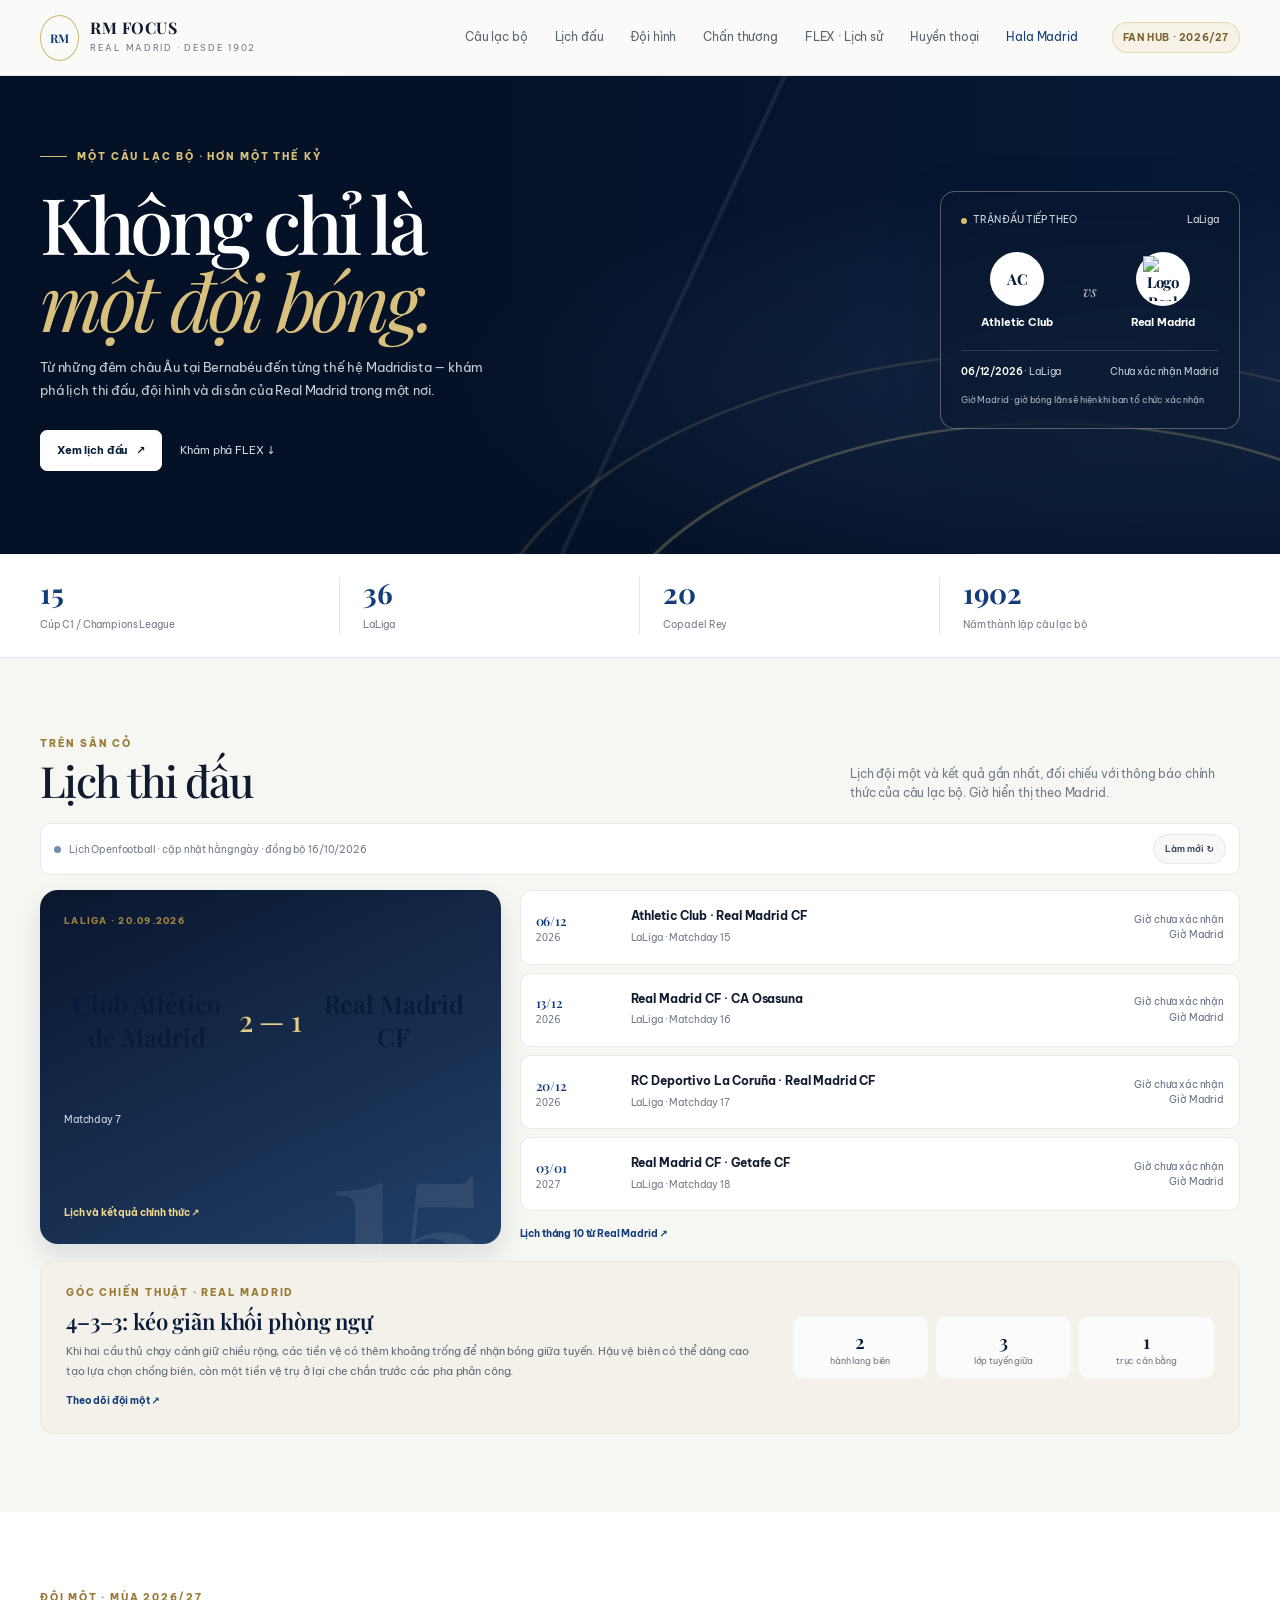
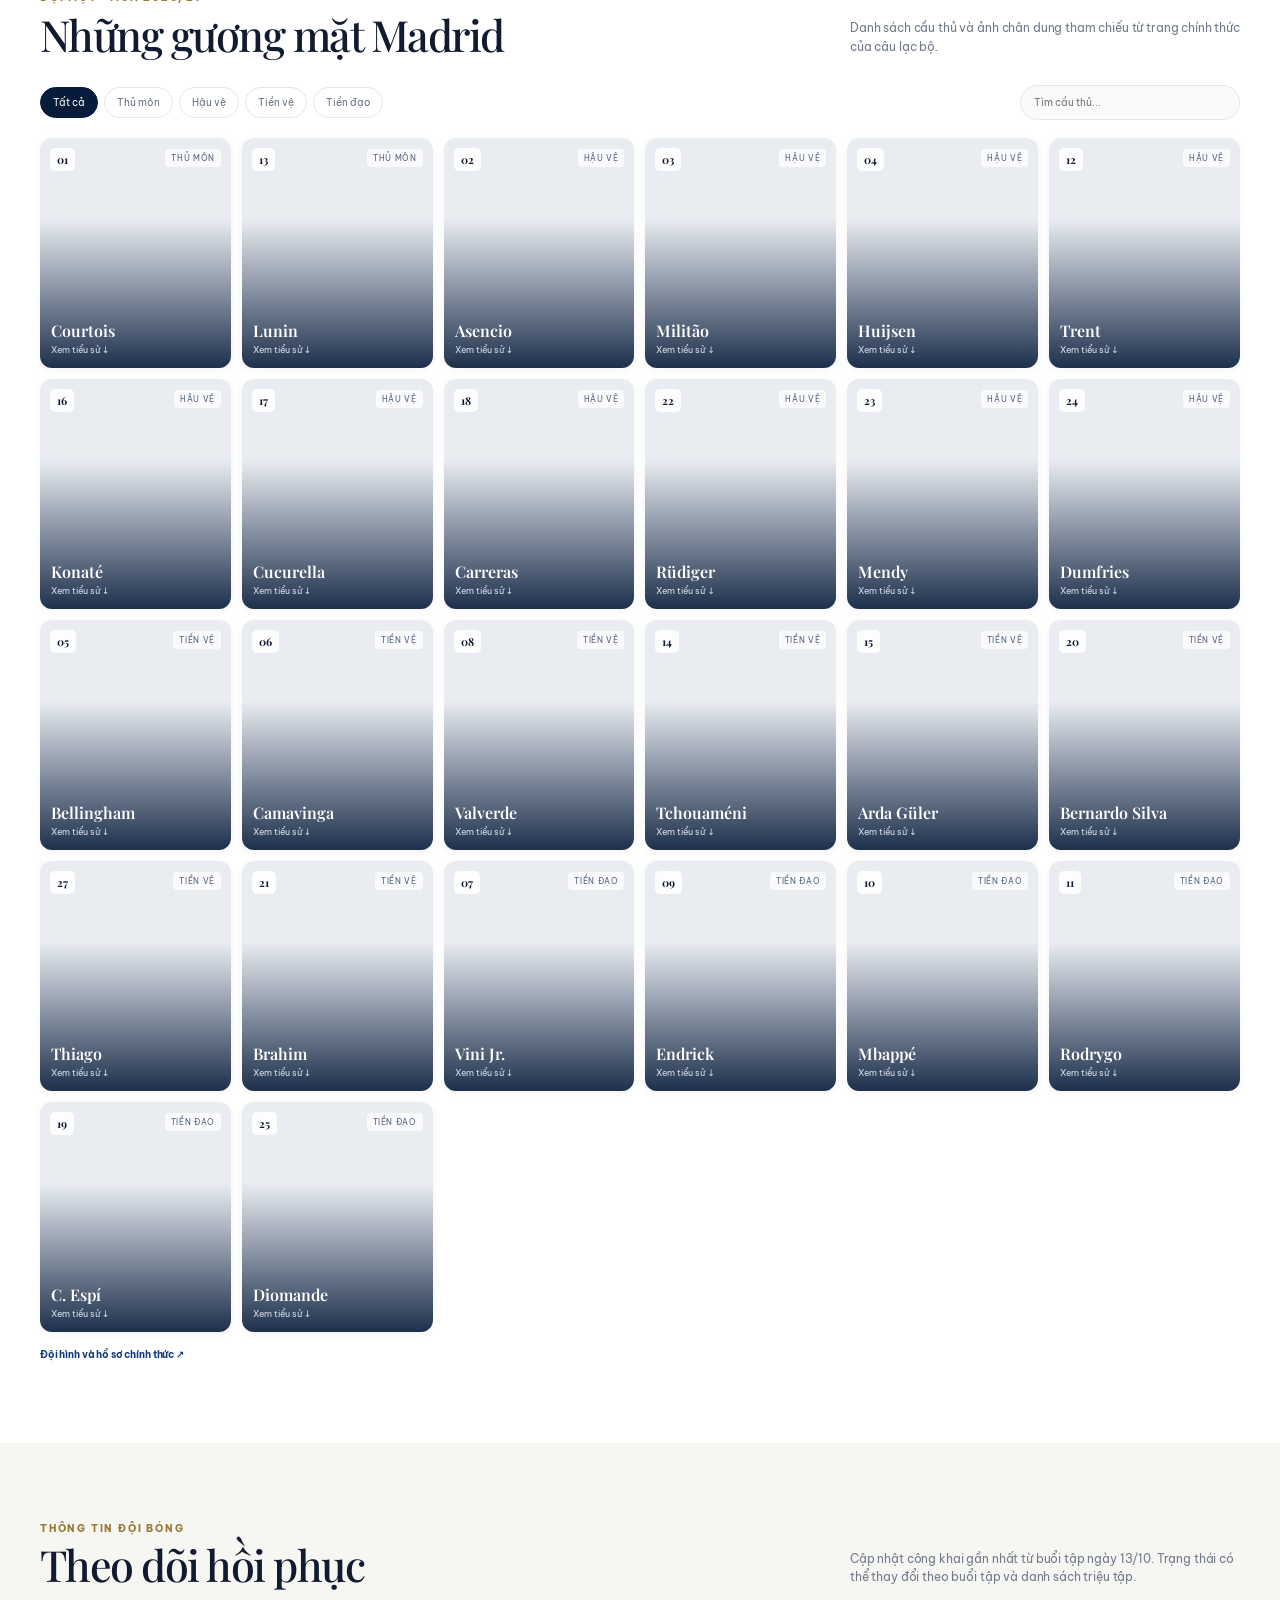
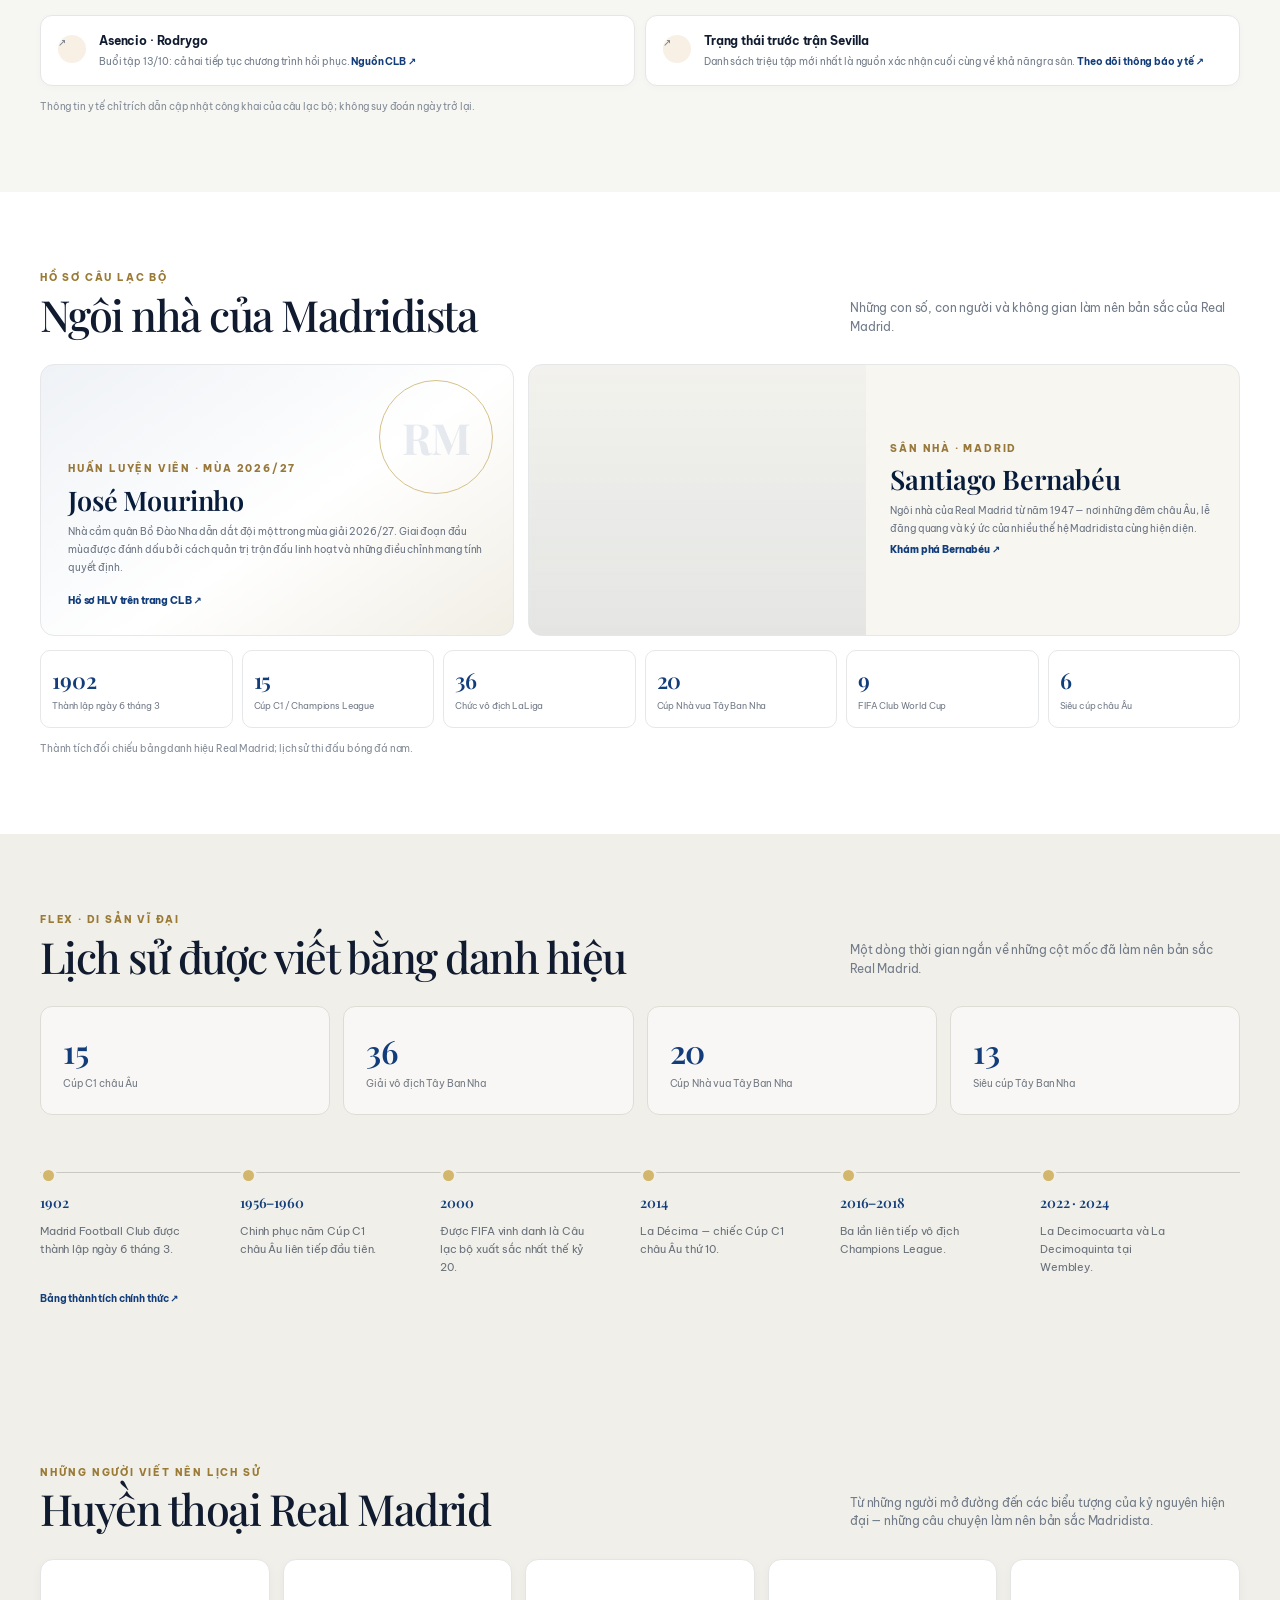
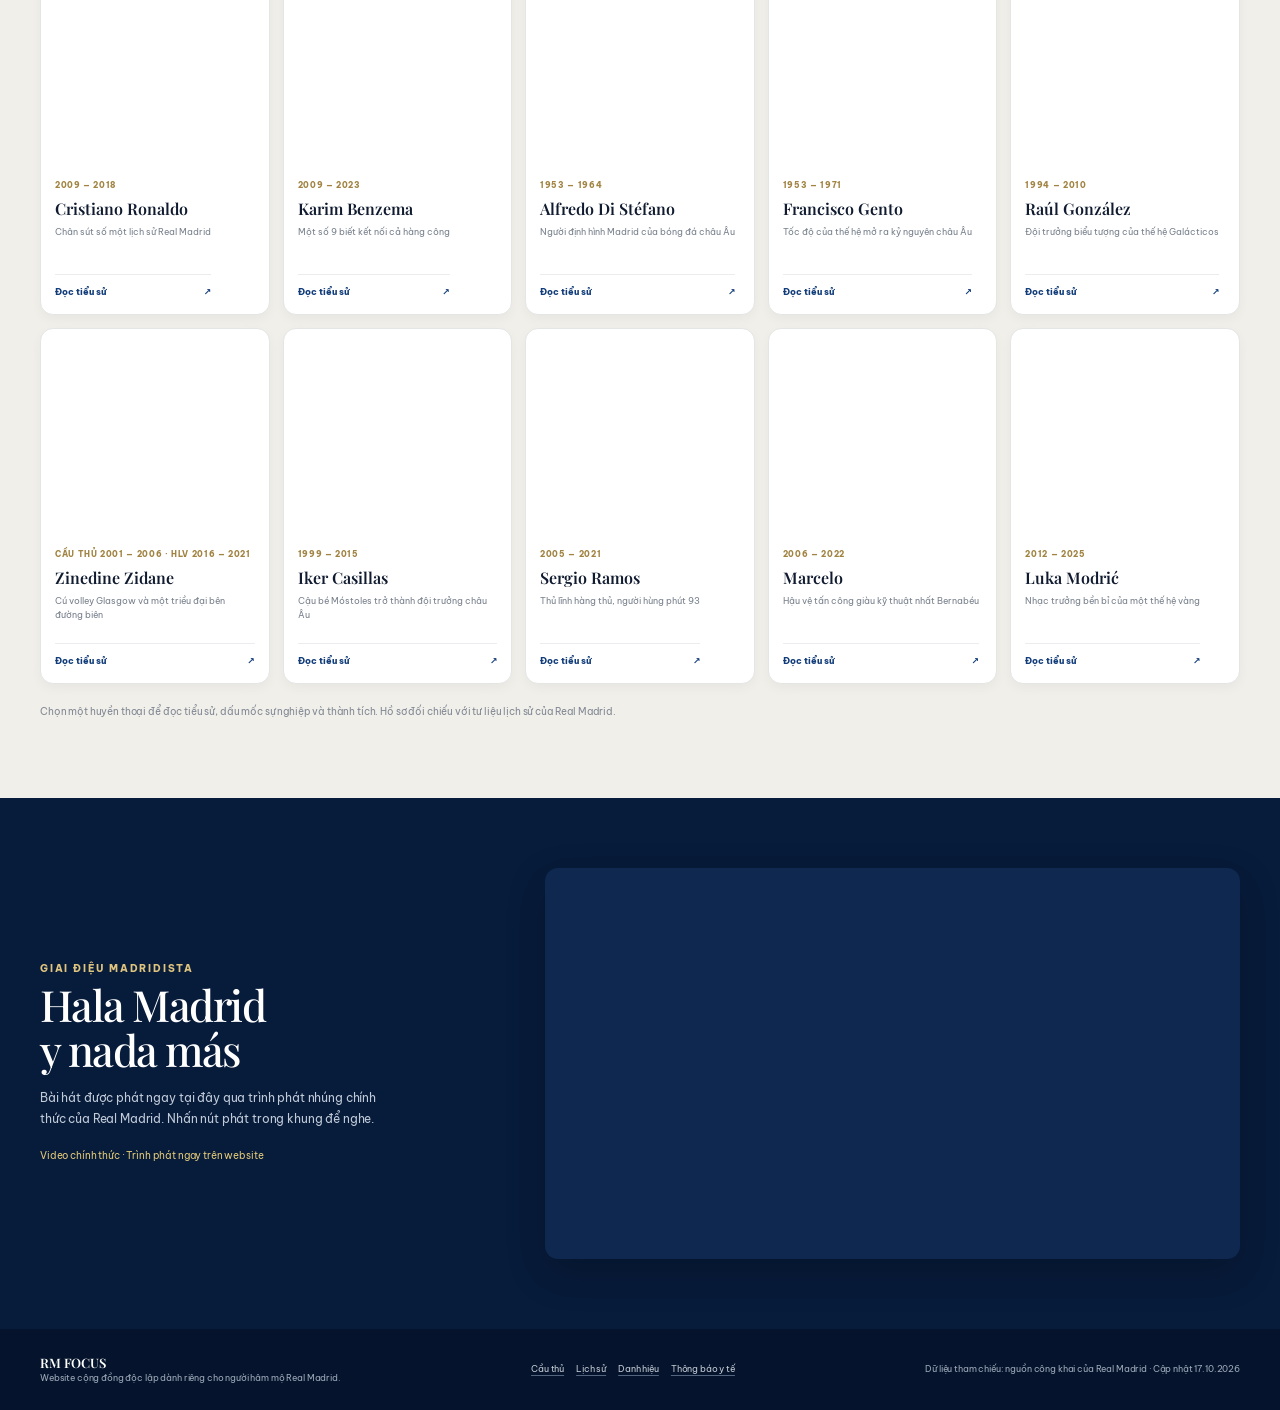
==== commit 5981c396: "Publish live match data and animated visual updates" ====
--- a/outputs/index.html
+++ b/outputs/index.html
@@ -26,18 +26,19 @@
 <div class="hero-links"><a class="button primary" href="#matches">Xem lịch đấu <span>↗</span></a><a class="text-link" href="#flex">Khám phá FLEX ↓</a></div>
 </div>
 <aside class="next-card" aria-label="Trận đấu tiếp theo"><div class="card-top"><span><i class="live-dot"></i>TRẬN ĐẤU TIẾP THEO</span><span>LaLiga</span></div>
-<div class="match-teams"><div><div class="team-mark"><img src="https://www.realmadrid.com/StaticFiles/RealMadridResponsive/images/header_logo.svg" alt=""></div><div class="team-label">Real Madrid</div></div><div class="vs">vs</div><div><div class="team-mark">SEV</div><div class="team-label">Sevilla</div></div></div>
-<div class="match-meta"><span><b>18/10/2026</b> · Bernabéu</span><span>21:00 Madrid</span></div><p class="data-note">Theo lịch CLB · 02:00 ngày 19/10 tại Việt Nam</p></aside>
+<div class="match-teams" id="next-match-teams"><div><div class="team-mark"><img src="https://www.realmadrid.com/StaticFiles/RealMadridResponsive/images/header_logo.svg" alt=""></div><div class="team-label">Real Madrid</div></div><div class="vs">vs</div><div><div class="team-mark">SEV</div><div class="team-label">Sevilla</div></div></div>
+<div class="match-meta" id="next-match-meta"><span><b>18/10/2026</b> · Bernabéu</span><span>21:00 Madrid</span></div><p class="data-note" id="next-match-note">Lịch được đồng bộ tự động · giờ Madrid</p></aside>
 </div></div>
 <div class="numbers"><div class="wrap numbers-row"><div class="number"><b>15</b><span>Cúp C1 / Champions League</span></div><div class="number"><b>36</b><span>LaLiga</span></div><div class="number"><b>20</b><span>Copa del Rey</span></div><div class="number"><b>1902</b><span>Năm thành lập câu lạc bộ</span></div></div></div>
 <section id="matches"><div class="wrap"><div class="section-head"><div><div class="section-kicker">Trên sân cỏ</div><h2>Lịch thi đấu</h2></div><p class="section-intro">Lịch đội một và kết quả gần nhất, đối chiếu với thông báo chính thức của câu lạc bộ. Giờ hiển thị theo Madrid.</p></div>
-<div class="fixture-layout"><article class="last-result"><span class="label">Đêm Champions League · 14.10.2026</span><div class="result-line"><strong>Roma</strong><span>3 — 4</span><strong>Real Madrid</strong></div><div class="result-foot">Ngược dòng từ phút 83 · Espí, Endrick, Rüdiger</div><a class="result-link" href="https://www.realmadrid.com/en-US/news/football/first-team/reports/cronica-roma-real-madrid-14-10-2026" target="_blank" rel="noreferrer">Đọc tường thuật trận đấu ↗</a></article>
-<div><div class="fixtures">
-<article class="fixture"><div class="fixture-date">18/10<small>2026</small></div><div class="fixture-main"><b>Real Madrid · Sevilla</b><span>LaLiga · Bernabéu</span></div><div class="fixture-time">21:00<br><span>02:00 · 19/10 VN</span></div></article>
+<div class="feed-bar" aria-live="polite"><span class="feed-status" id="fixture-feed-status"><i class="feed-dot"></i>Đang tải lịch và tỷ số…</span><button class="feed-refresh" id="refresh-fixtures" type="button">Làm mới ↻</button></div>
+<div class="fixture-layout"><article class="last-result" id="last-result-card"><span class="label">Kết quả gần nhất</span><div class="result-line"><strong>Real Madrid</strong><span>—</span><strong>Đang cập nhật</strong></div><div class="result-foot">Nguồn dữ liệu sẽ tự đồng bộ khi có kết nối.</div><a class="result-link" href="https://www.realmadrid.com/en-US/football/first-team/fixtures" target="_blank" rel="noreferrer">Lịch thi đấu chính thức ↗</a></article>
+<div><div class="fixtures" id="fixtures-list">
+<article class="fixture"><div class="fixture-date">18/10<small>2026</small></div><div class="fixture-main"><b>Real Madrid · Sevilla</b><span>LaLiga · Bernabéu</span></div><div class="fixture-time">21:00<br><span>Giờ Madrid</span></div></article>
 <article class="fixture"><div class="fixture-date">21/10<small>2026</small></div><div class="fixture-main"><b>Real Madrid · RB Leipzig</b><span>Champions League · Bernabéu</span></div><div class="fixture-time">21:00<br><span>02:00 · 22/10 VN</span></div></article>
 <article class="fixture"><div class="fixture-date">25/10<small>2026</small></div><div class="fixture-main"><b>Barcelona · Real Madrid</b><span>LaLiga · El Clásico · Camp Nou</span></div><div class="fixture-time">21:00<br><span>Giờ Madrid</span></div></article>
 </div><a class="official-link" href="https://www.realmadrid.com/en-US/news/football/first-team/latest-news/el-calendario-del-real-madrid-en-octubre-24-09-2026" target="_blank" rel="noreferrer">Lịch tháng 10 từ Real Madrid ↗</a></div></div>
-<article class="match-reading"><div><div class="section-kicker">Đọc trận · Roma 3–4 Real Madrid</div><h3>Ba phút làm nên một đêm châu Âu</h3><p>Bị dẫn 3–1 đến phút 83, Madrid ghi ba bàn trong quãng cuối. Arda Güler khởi phát cả ba pha lập công; các tình huống phạt góc liên tiếp đặt hàng thủ Roma dưới sức ép và tạo nên cú ngược dòng.</p><a href="https://www.realmadrid.com/en-US/news/football/first-team/reports/cronica-roma-real-madrid-14-10-2026" target="_blank" rel="noreferrer">Xem tường thuật trận đấu ↗</a></div><div class="reading-stats"><span><b>83′</b>mở màn ngược dòng</span><span><b>3</b>bàn trong 7 phút</span><span><b>3</b>pha bóng từ Güler</span></div></article></div></section>
+<article class="match-reading"><div><div class="section-kicker">Góc chiến thuật · Real Madrid</div><h3>4–3–3: kéo giãn khối phòng ngự</h3><p>Khi hai cầu thủ chạy cánh giữ chiều rộng, các tiền vệ có thêm khoảng trống để nhận bóng giữa tuyến. Hậu vệ biên có thể dâng cao tạo lựa chọn chồng biên, còn một tiền vệ trụ ở lại che chắn trước các pha phản công.</p><a href="https://www.realmadrid.com/en-US/football/first-team" target="_blank" rel="noreferrer">Theo dõi đội một ↗</a></div><div class="reading-stats"><span><b>2</b>hành lang biên</span><span><b>3</b>lớp tuyến giữa</span><span><b>1</b>trục cân bằng</span></div></article></div></section>
 <section class="squad-section" id="squad"><div class="wrap"><div class="section-head"><div><div class="section-kicker">Đội một · Mùa 2026/27</div><h2>Những gương mặt Madrid</h2></div><p class="section-intro">Danh sách cầu thủ và ảnh chân dung tham chiếu từ trang chính thức của câu lạc bộ.</p></div>
 <div class="squad-toolbar"><div class="filters" aria-label="Lọc cầu thủ"><button class="filter active" data-filter="all">Tất cả</button><button class="filter" data-filter="gk">Thủ môn</button><button class="filter" data-filter="def">Hậu vệ</button><button class="filter" data-filter="mid">Tiền vệ</button><button class="filter" data-filter="fwd">Tiền đạo</button></div><input class="search" id="player-search" type="search" placeholder="Tìm cầu thủ..." aria-label="Tìm cầu thủ"></div>
 <div class="players-grid" id="players-grid"></div><div class="empty-state" id="empty-state">Không tìm thấy cầu thủ phù hợp.</div><a class="official-link" href="https://www.realmadrid.com/en-US/football/first-team/players" target="_blank" rel="noreferrer">Đội hình và hồ sơ chính thức ↗</a>
@@ -65,4 +66,5 @@
 <dialog class="legend-dialog" id="legend-dialog" aria-labelledby="legend-dialog-title"><button class="dialog-close legend-close" type="button" aria-label="Đóng tiểu sử">×</button><div id="legend-detail"></div></dialog>
 <footer><div class="wrap footer-row"><div><div class="footer-brand">RM FOCUS</div><div class="footer-note">Website cộng đồng độc lập dành riêng cho người hâm mộ Real Madrid.</div></div><div class="sources"><a href="https://www.realmadrid.com/en-US/football/first-team/players" target="_blank" rel="noreferrer">Cầu thủ</a><a href="https://www.realmadrid.com/en-US/the-club/history" target="_blank" rel="noreferrer">Lịch sử</a><a href="https://www.realmadrid.com/en-US/the-club/track-record/football" target="_blank" rel="noreferrer">Danh hiệu</a><a href="https://www.realmadrid.com/en-US/news/football/first-team/medical-reports" target="_blank" rel="noreferrer">Thông báo y tế</a></div><div class="footer-note">Dữ liệu tham chiếu: nguồn công khai của Real Madrid · Cập nhật 17.10.2026</div></div></footer>
 <script src="app.js"></script>
+<script src="live-data.js"></script>
 </body></html>
--- a/outputs/styles.css
+++ b/outputs/styles.css
@@ -53,6 +53,22 @@
 .club-section{background:#fff}.club-panels{display:grid;grid-template-columns:.8fr 1.2fr;gap:14px}.club-card{position:relative;min-height:270px;overflow:hidden;border:1px solid #e5e7e9;border-radius:14px;background:#f5f5f2}.club-manager{display:flex;flex-direction:column;justify-content:flex-end;padding:27px;background:linear-gradient(145deg,#eff2f6,#fff 55%,#f1eee5)}.club-card-mark{position:absolute;top:15px;right:20px;display:grid;place-items:center;width:114px;height:114px;border:1px solid #d5c28a;border-radius:50%;color:rgba(18,61,122,.1);font:700 43px 'Playfair Display',Georgia,serif}.club-manager .section-kicker,.club-card-copy .section-kicker{color:#98783a}.club-card h3{position:relative;margin:8px 0 7px;color:var(--navy);font:600 27px/1.15 'Playfair Display',Georgia,serif}.club-card p{position:relative;max-width:470px;margin:0;color:#697382;font-size:10px;line-height:1.8}.club-card a{position:relative;align-self:flex-start;margin-top:16px;color:var(--blue);font-size:10px;font-weight:750}.club-stadium{display:grid;grid-template-columns:.95fr 1.05fr;align-items:stretch;background:#f7f6f1}.club-card-image{min-height:270px;background:linear-gradient(0deg,rgba(7,27,58,.08),rgba(7,27,58,.02)),url("https://assets.realmadrid.com/is/image/realmadrid/Bernabeu?%24Desktop%24=&fit=wrap") center/cover no-repeat}.club-card-copy{align-self:center;padding:24px}.club-facts{display:grid;grid-template-columns:repeat(6,1fr);gap:9px;margin-top:14px}.club-facts>div{padding:14px 11px;border:1px solid #e6e7e9;border-radius:10px;background:#fff}.club-facts b{display:block;color:var(--blue);font:600 22px 'Playfair Display',Georgia,serif}.club-facts span{display:block;margin-top:4px;color:#737b88;font-size:9px;line-height:1.5}
 @media(max-width:760px){.club-panels{grid-template-columns:1fr}.club-stadium{grid-template-columns:.9fr 1.1fr}.club-facts{grid-template-columns:repeat(3,1fr)}}
 @media(max-width:500px){.club-stadium{grid-template-columns:1fr}.club-card-image{min-height:180px}.club-card-copy{padding:20px}.club-facts{grid-template-columns:repeat(2,1fr)}}
+
+/* Live data and gentle motion */
+.hero:after{position:absolute;inset:-25% -20%;content:"";pointer-events:none;background:radial-gradient(ellipse at 76% 60%,rgba(123,164,219,.12),transparent 34%);animation:hero-glow 13s ease-in-out infinite alternate}
+.hero-inner{z-index:1}
+@keyframes hero-glow{from{transform:translate3d(-2%,1%,0) scale(.98);opacity:.58}to{transform:translate3d(2%,-1%,0) scale(1.04);opacity:1}}
+.feed-bar{display:flex;justify-content:space-between;align-items:center;gap:14px;margin:-7px 0 15px;padding:10px 13px;border:1px solid #e8e9eb;border-radius:10px;background:#fff;color:#707a88;font-size:10px}
+.feed-status{display:flex;align-items:center;gap:8px;min-width:0}.feed-dot{width:7px;height:7px;flex:0 0 7px;border-radius:50%;background:#b4bbc5}.feed-status[data-state="live"] .feed-dot{background:#2e9b6a;box-shadow:0 0 0 0 rgba(46,155,106,.35);animation:live-pulse 1.8s infinite}.feed-status[data-state="ok"] .feed-dot{background:#718cae}.feed-status[data-state="offline"] .feed-dot{background:#c3944d}
+@keyframes live-pulse{70%{box-shadow:0 0 0 7px rgba(46,155,106,0)}100%{box-shadow:0 0 0 0 rgba(46,155,106,0)}}
+.feed-refresh{flex:0 0 auto;border:1px solid #e4e6e9;border-radius:30px;background:#f8f8f6;padding:7px 11px;color:#34425b;font-size:9px;font-weight:600;font-family:inherit;cursor:pointer;transition:background .2s,transform .2s}.feed-refresh:hover{background:#efeee8;transform:translateY(-1px)}.feed-refresh:disabled{opacity:.55;cursor:wait}
+.fixture.is-live{border-color:#88c5a7;background:#f5fbf7}.fixture.is-live .fixture-time{color:#238254;font-weight:750}.fixture-main em{display:inline-block;margin-left:6px;color:#238254;font-size:8px;font-style:normal;font-weight:800;letter-spacing:.08em}
+.last-result .label{color:#a18342}.last-result .result-line strong{font-size:clamp(17px,2vw,25px)}.last-result .result-link{align-self:flex-start}
+.next-card{animation:card-float 7s ease-in-out infinite}.player:hover,.legend:hover{will-change:transform}
+@keyframes card-float{0%,100%{transform:translateY(0)}50%{transform:translateY(-4px)}}
+.section-head.motion-pending,.match-reading.motion-pending{opacity:0;transform:translateY(14px)}.section-head.motion-pending.motion-in,.match-reading.motion-pending.motion-in{opacity:1;transform:translateY(0);transition:opacity .65s ease,transform .65s cubic-bezier(.2,.7,.2,1)}
+@media(max-width:650px){.feed-bar{margin-top:-5px}.feed-status{font-size:9px}.next-card{animation-duration:9s}}
+@media(prefers-reduced-motion:reduce){.hero:after,.next-card,.feed-status[data-state="live"] .feed-dot{animation:none!important}.section-head.motion-pending,.match-reading.motion-pending{opacity:1;transform:none}.section-head.motion-pending.motion-in,.match-reading.motion-pending.motion-in{transition:none}}
 
 
 .player{border:0;width:100%;padding:0;text-align:left;color:inherit}
